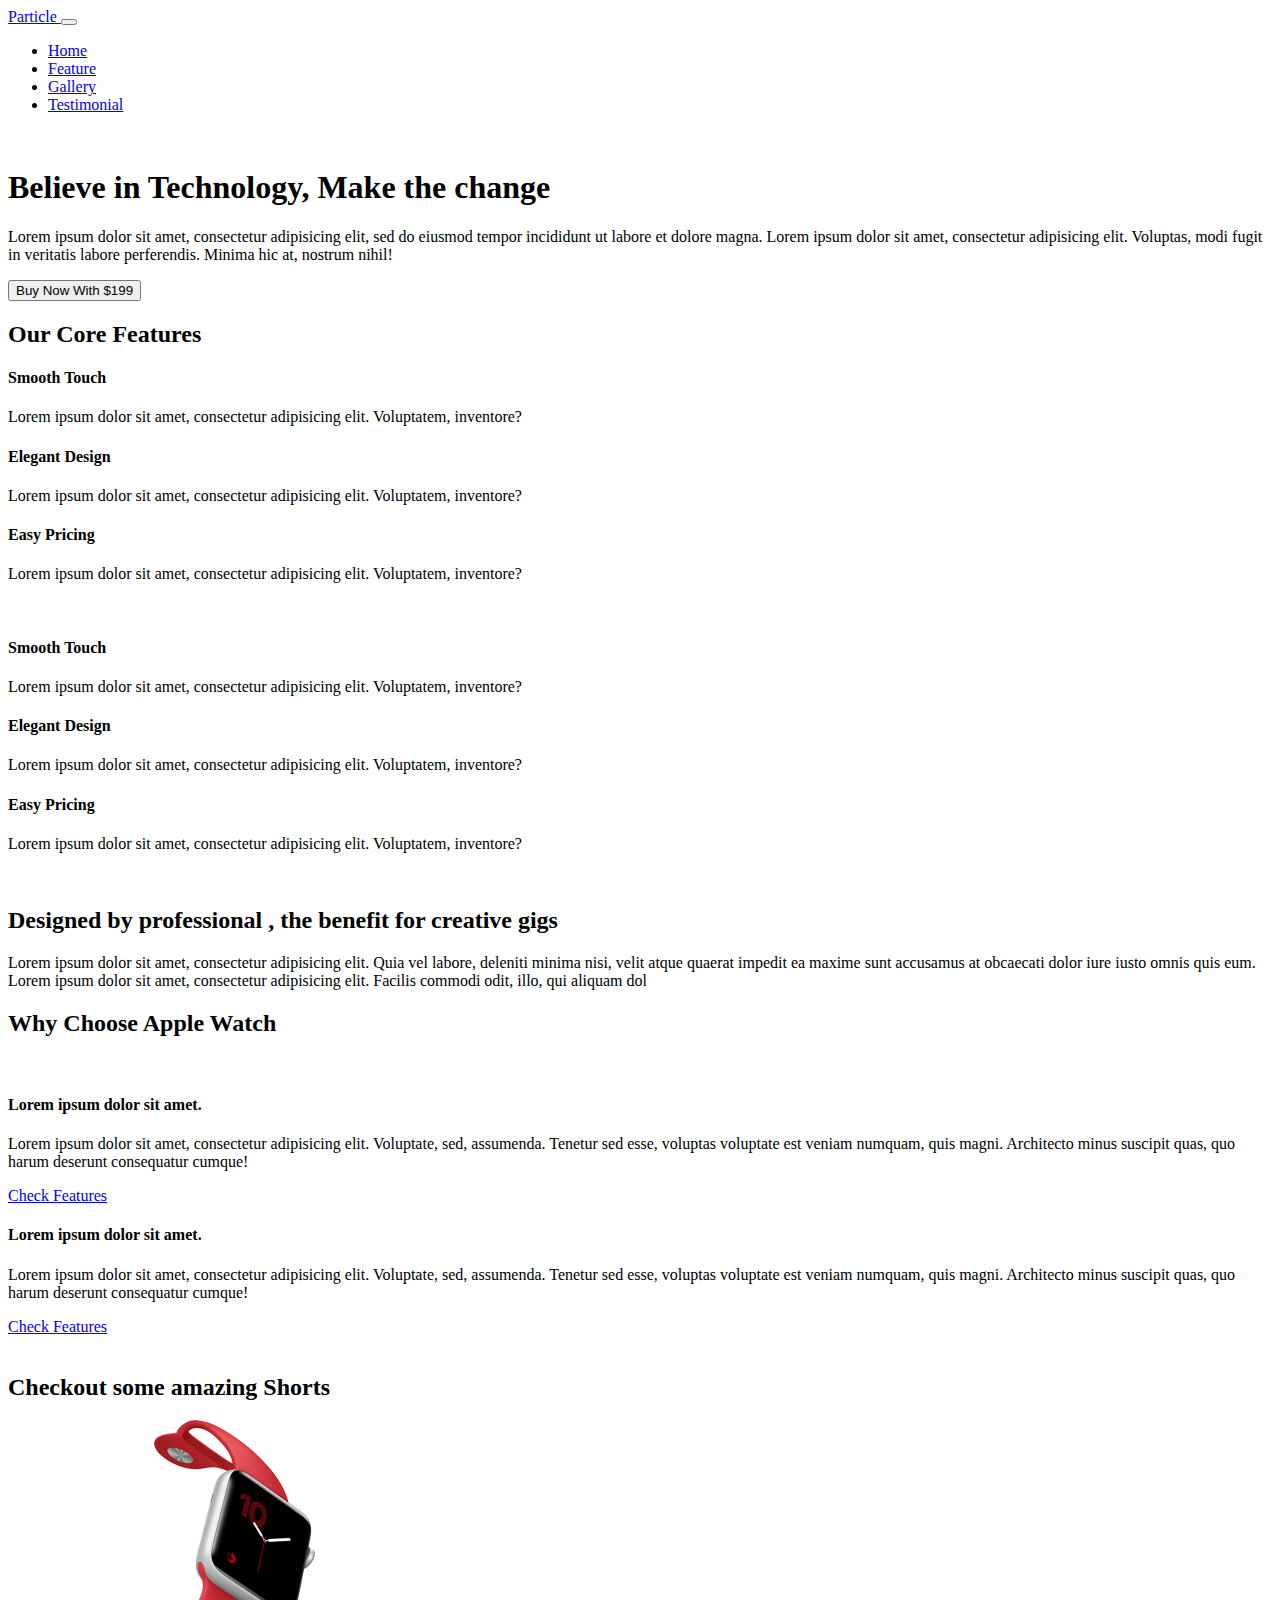
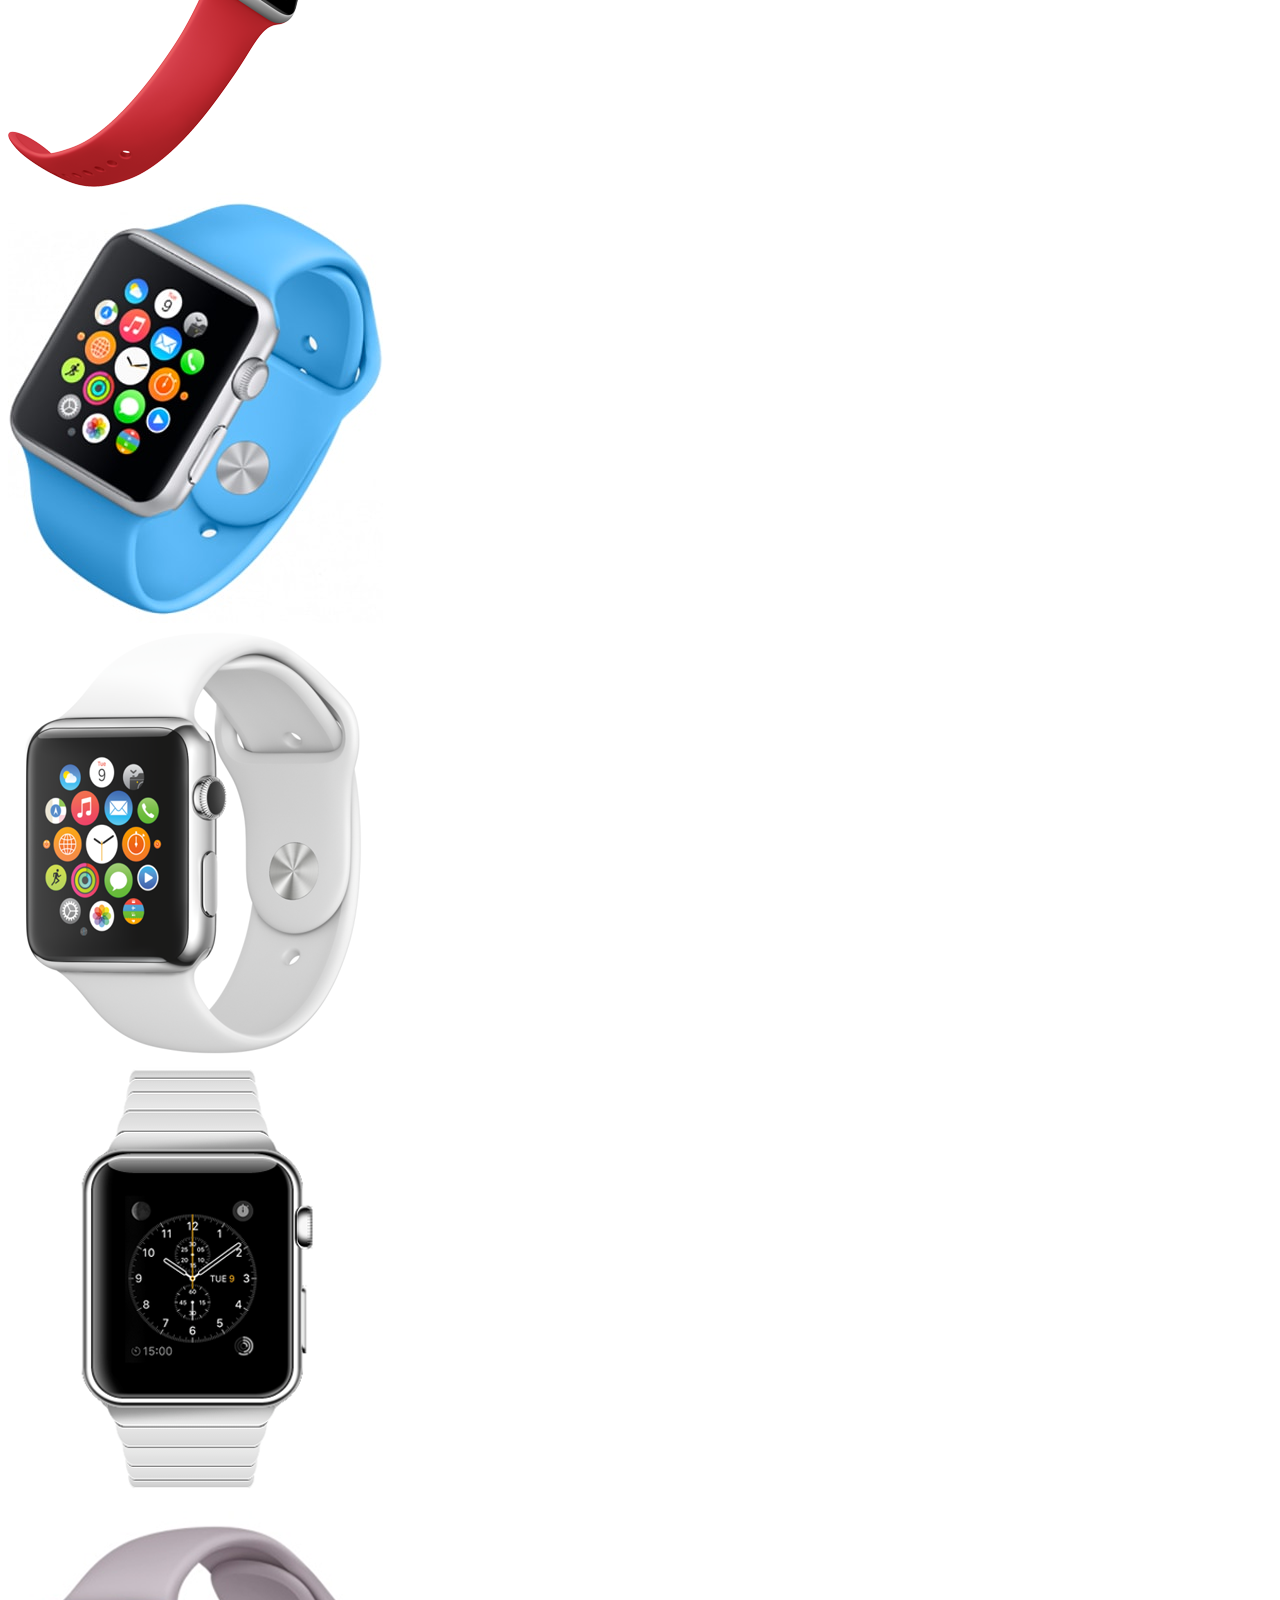
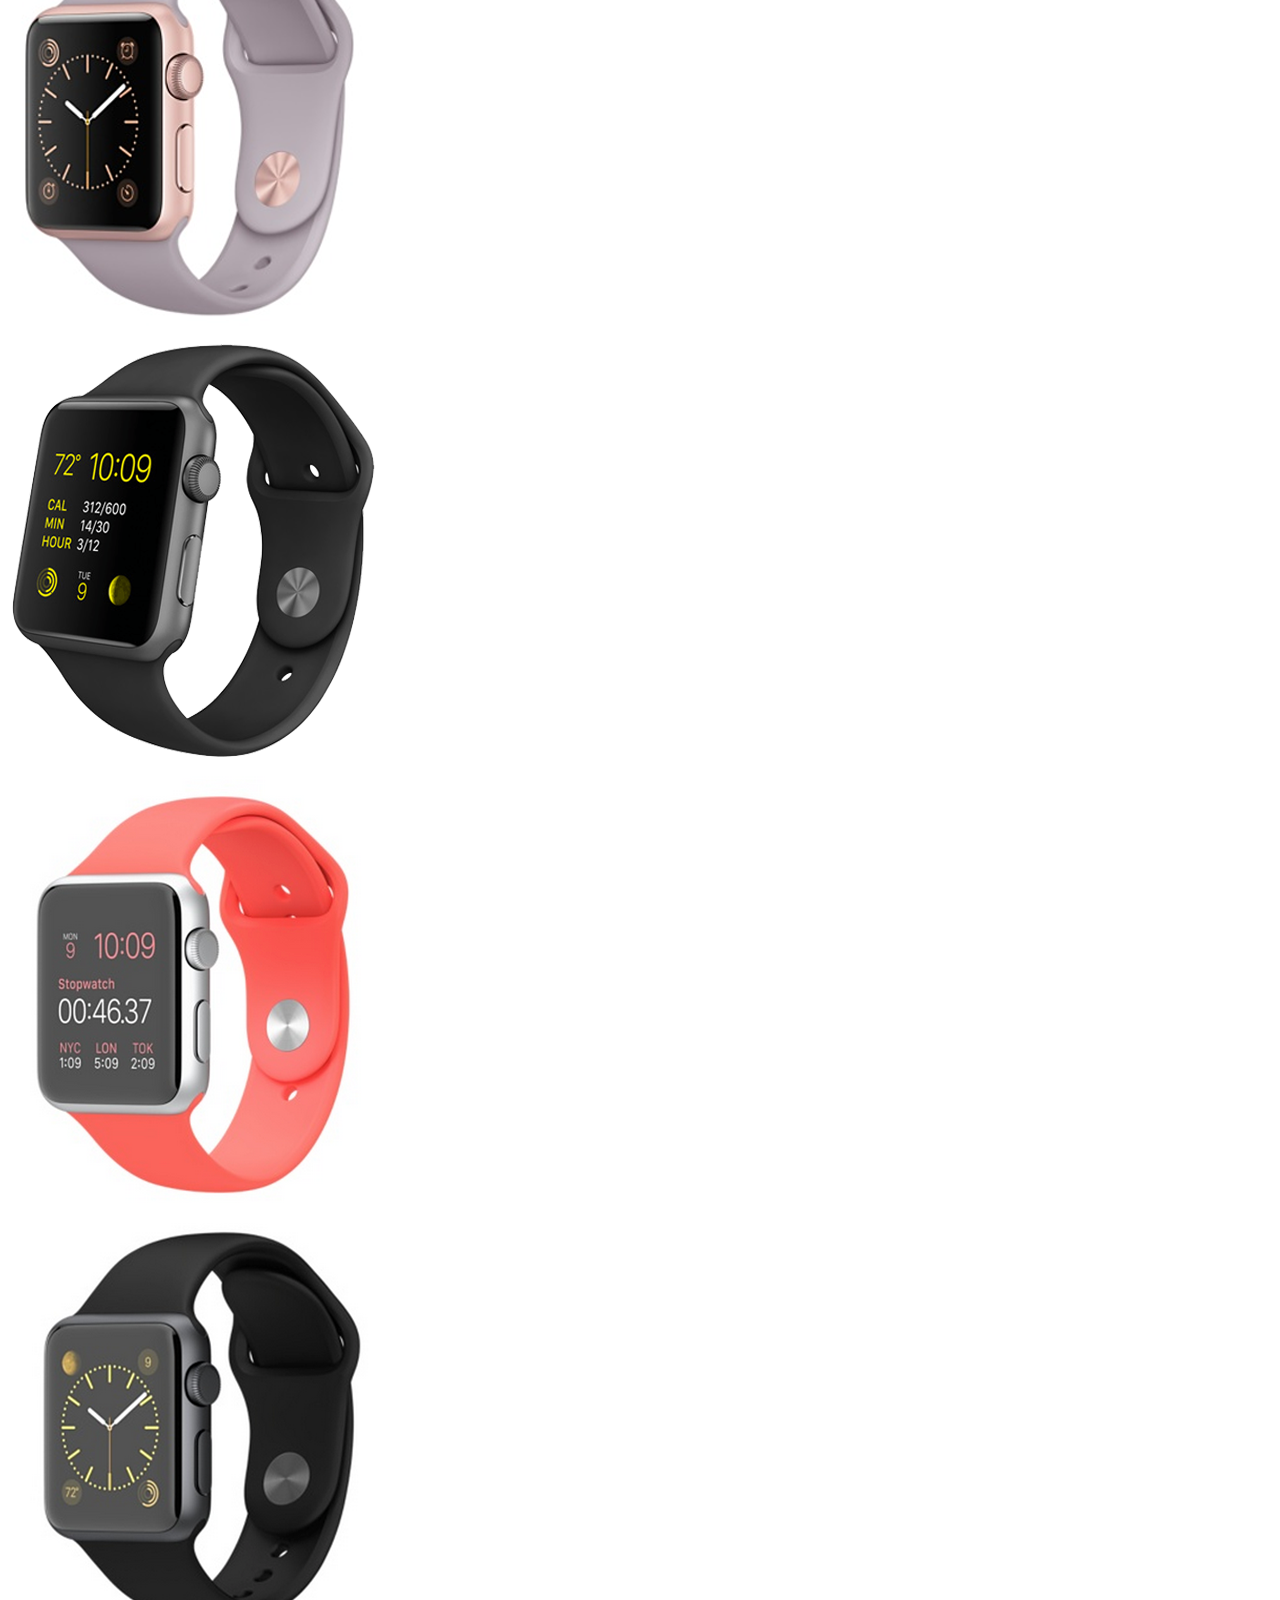
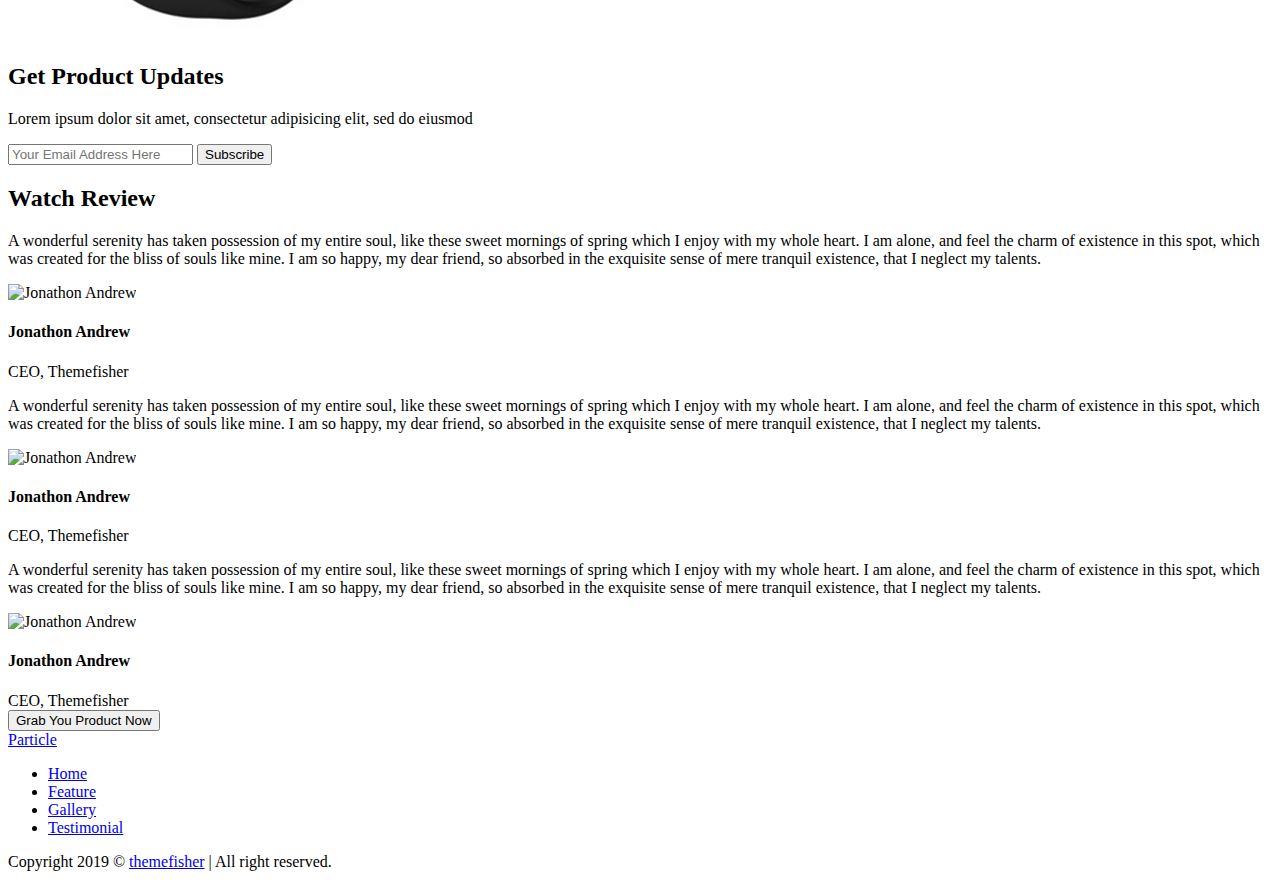
==== index.html @ cdd0fd21 "rebuilding site Mon Apr 13 15:58:38 PDT 2020" ====
<!DOCTYPE html>
<html lang="en"><head>
  <meta charset="utf-8">
  <title>Particle</title>

  <!-- mobile responsive meta -->
  <meta name="viewport" content="width=device-width, initial-scale=1, maximum-scale=1">
  <meta name="description" content="This is meta description">
  <meta name="author" content="Themefisher">
  <meta name="generator" content="Hugo 0.64.1" />

  <!-- plugins -->
  
  <link rel="stylesheet" href="https://fonts.googleapis.com/css?family=Droid&#43;Serif:400i%7cSource&#43;Sans&#43;Pro:300,400,600,700 ">
  
  <link rel="stylesheet" href="https://fonts.googleapis.com/css?family=Josefin&#43;Sans:300,400,600,700 ">
  
  <link rel="stylesheet" href="https://www.example.com/css/bootstrap.min.css ">
  
  <link rel="stylesheet" href="https://www.example.com/css/themefisher-fonts.css ">
  
  <link rel="stylesheet" href="https://www.example.com/css/owl.carousel.css ">
  
  <link rel="stylesheet" href="https://www.example.com/css/magnific-popup.css ">
  
  <link rel="stylesheet" href="https://cdn.snipcart.com/themes/v3.0.3/default/snipcart.css ">
  

  <!-- Main Stylesheet -->
  
  <link rel="stylesheet" href="https://www.example.com/style.min.css" media="screen">

  <!--Favicon-->
  <link rel="shortcut icon" href="https://www.example.com/images/favicon.png " type="image/x-icon">
  <link rel="icon" href="https://www.example.com/images/favicon.png " type="image/x-icon">

</head><body id="body">
<!-- preloader start -->
<div class="preloader">
  
</div>
<!-- preloader end -->

<header class="sticky-top bg-white">
  <div class="container">
    <nav class="navbar navbar-expand-lg navbar-light">
      <a class="navbar-brand" href="https://www.example.com/"> Particle </a>
      <button class="navbar-toggler border-0" type="button" data-toggle="collapse" data-target="#navigation"
        aria-controls="navigation" aria-expanded="false" aria-label="Toggle navigation">
        <span class="navbar-toggler-icon"></span>
      </button>

      <div class="collapse navbar-collapse" id="navigation">
        <ul class="navbar-nav ml-auto text-center text-lg-left">
          <li class="nav-item">
            <a class="nav-link" href="https://www.example.com/">Home</a>
          </li>
          
          <li class="nav-item">
            <a class="nav-link page-scroll" href="#feature">Feature</a>
          </li>
          
          <li class="nav-item">
            <a class="nav-link page-scroll" href="#gallery">Gallery</a>
          </li>
          
          <li class="nav-item">
            <a class="nav-link page-scroll" href="#testimonial">Testimonial</a>
          </li>
          
        </ul>
      </div>
    </nav>
  </div>
</header>


<section class="section">
	<div class="container">
		<div class="row">
			<div class="col-md-6 text-center mb-5 mb-md-0">
				<img class="img-fluid" src="https://www.example.com/images/watch.png" alt="">
			</div>
			<div class="col-md-6 align-self-center text-center text-md-left">
				<div class="block">
					<h1 class="font-weight-bold mb-4 font-size-60">Believe in Technology, Make the change</h1>
					<p class="mb-4">Lorem ipsum dolor sit amet, consectetur adipisicing elit, sed do eiusmod tempor incididunt ut labore et dolore magna. Lorem ipsum dolor sit amet, consectetur adipisicing elit. Voluptas, modi fugit in veritatis labore perferendis. Minima hic at, nostrum nihil!</p>
					<button class="snipcart-add-item btn btn-main" 
					   data-item-id="smart-watch__199"
						data-item-name="Smart watch"
						data-item-image="https://www.example.com/images/watch.png"
						data-item-price="199" data-item-url="" 
						
						data-item-custom1-name="Choose Color"
						data-item-custom1-options="Black|White|Gray"
						
						 
						data-item-custom2-name="Choose Size"
						data-item-custom2-options="Small|Medium|Large"
						>Buy Now With $199</button>
				</div>
			</div>
		</div>
	</div>
</section>
<section class="section" id="feature">
  <div class="container">
    <div class="row">
      <div class="col-12">
        <div class="heading">
          <h2>Our Core Features</h2>
        </div>
      </div>
      <div class="col-md-4">
        
        <div class="mb-40 text-center text-md-left">
          <i class="d-inlin-block h2 mb-10 tf-ion-ios-alarm-outline"></i>
          <h4 class="font-weight-bold mb-2">Smooth Touch</h4>
          <p>Lorem ipsum dolor sit amet, consectetur adipisicing elit. Voluptatem, inventore?</p>
        </div>
        
        <div class="mb-40 text-center text-md-left">
          <i class="d-inlin-block h2 mb-10 tf-ion-ios-bell-outline"></i>
          <h4 class="font-weight-bold mb-2">Elegant Design</h4>
          <p>Lorem ipsum dolor sit amet, consectetur adipisicing elit. Voluptatem, inventore?</p>
        </div>
        
        <div class="mb-40 text-center text-md-left">
          <i class="d-inlin-block h2 mb-10 tf-ion-ios-cart-outline"></i>
          <h4 class="font-weight-bold mb-2">Easy Pricing</h4>
          <p>Lorem ipsum dolor sit amet, consectetur adipisicing elit. Voluptatem, inventore?</p>
        </div>
        
      </div>
      <div class="col-md-4 text-center align-self-center mb-4 mb-md-0">
        <img class="img-fluid" src="https://www.example.com/images/watch-2.png" alt="">
      </div>
      <div class="col-md-4">
          
        <div class="mb-40 text-center text-md-left">
          <i class="d-inlin-block h2 mb-10 tf-ion-ios-alarm-outline"></i>
          <h4 class="font-weight-bold mb-2">Smooth Touch</h4>
          <p>Lorem ipsum dolor sit amet, consectetur adipisicing elit. Voluptatem, inventore?</p>
        </div>
        
        <div class="mb-40 text-center text-md-left">
          <i class="d-inlin-block h2 mb-10 tf-ion-ios-bell-outline"></i>
          <h4 class="font-weight-bold mb-2">Elegant Design</h4>
          <p>Lorem ipsum dolor sit amet, consectetur adipisicing elit. Voluptatem, inventore?</p>
        </div>
        
        <div class="mb-40 text-center text-md-left">
          <i class="d-inlin-block h2 mb-10 tf-ion-ios-cart-outline"></i>
          <h4 class="font-weight-bold mb-2">Easy Pricing</h4>
          <p>Lorem ipsum dolor sit amet, consectetur adipisicing elit. Voluptatem, inventore?</p>
        </div>
        
      </div>
    </div>
  </div>
</section>

<section class="bg-orange section">
  <div class="container">
    <div class="row">
      <div class="col-md-6 text-center mb-5 mb-lg-0">
        <img class="img-fluid" src="https://www.example.com/images/watch.png" alt="">
      </div>
      <div class="col-md-6 align-self-center text-center text-md-left">
        <div class="content">
          <h2 class="subheading text-white font-weight-bold mb-10">Designed by professional , the benefit for creative gigs</h2>
          <p class="text-white">Lorem ipsum dolor sit amet, consectetur adipisicing elit. Quia vel labore, deleniti minima nisi, velit atque quaerat impedit ea maxime sunt accusamus at obcaecati dolor iure iusto omnis quis eum. <!-- raw HTML omitted --><!-- raw HTML omitted --> Lorem ipsum dolor sit amet, consectetur adipisicing elit. Facilis commodi odit, illo, qui aliquam dol</p>
        </div>
      </div>
    </div>
  </div>
</section>



<section class="feature-list section">
  <div class="container">
    <div class="row">
      <div class="col-md-12">
        <div class="heading">
          <h2>Why Choose Apple Watch</h2>
        </div>
      </div>
    </div>
    
    <div class="row mb-40">
      <div class="col-md-6 text-center mb-5 mb-lg-0">
        <img class="img-fluid" src="https://www.example.com/images/showcase/showcase-4.png" alt="">
      </div>
      <div class="col-md-6 align-self-center text-center text-md-left">
        <div class="content">
          <h4 class="subheading">Lorem ipsum dolor sit amet.</h4>
          <p>Lorem ipsum dolor sit amet, consectetur adipisicing elit. Voluptate, sed, assumenda. Tenetur sed esse, voluptas voluptate est veniam numquam, quis magni. Architecto minus suscipit quas, quo harum deserunt consequatur cumque!</p>
          
          
          <a href="https://www.example.com/" class="btn btn-main btn-main-sm">Check Features</a>
          
          
        </div>
      </div>
    </div>
    
    <div class="row mb-40">
      <div class="col-md-6 order-md-1 order-2 align-self-center text-center text-md-left">
        <div class="content">
          <h4 class="subheading">Lorem ipsum dolor sit amet.</h4>
          <p>Lorem ipsum dolor sit amet, consectetur adipisicing elit. Voluptate, sed, assumenda. Tenetur sed esse, voluptas voluptate est veniam numquam, quis magni. Architecto minus suscipit quas, quo harum deserunt consequatur cumque!</p>
          
          
          <a href="https://www.example.com/" class="btn btn-main btn-main-sm">Check Features</a>
          
          
        </div>
      </div>
      <div class="col-md-6 order-md-2 order-1 text-center mb-5 mb-lg-0">
        <img class="img-fluid" src="https://www.example.com/images/showcase/showcase-3.png" alt="">
      </div>
    </div>
    
    
  </div>
</section>



<section class="gallery" id="gallery">
  <div class="container">
    <div class="row">
      <div class="col-md-12">
        <div class="heading">
          <h2>Checkout some amazing Shorts</h2>
        </div>

        <div class="gallery-slider">
          <div class="block">
            <div class="gallery-overlay">
              <a href="/images/showcase/showcase-1.png" class="image-popup gallery-popup">
                <i class="tf-ion-ios-search"></i>
              </a>
            </div>
            <img class="img-fluid" src="/images/showcase/showcase-1.png" alt="">
          </div>
          <div class="block">
            <div class="gallery-overlay">
              <a href="/images/showcase/showcase-2.png" class="image-popup gallery-popup">
                <i class="tf-ion-ios-search"></i>
              </a>
            </div>
            <img class="img-fluid" src="/images/showcase/showcase-2.png" alt="">
          </div>
          <div class="block">
            <div class="gallery-overlay">
              <a href="/images/showcase/showcase-3.png" class="image-popup gallery-popup">
                <i class="tf-ion-ios-search"></i>
              </a>
            </div>
            <img class="img-fluid" src="/images/showcase/showcase-3.png" alt="">
          </div>
          <div class="block">
            <div class="gallery-overlay">
              <a href="/images/showcase/showcase-4.png" class="image-popup gallery-popup">
                <i class="tf-ion-ios-search"></i>
              </a>
            </div>
            <img class="img-fluid" src="/images/showcase/showcase-4.png" alt="">
          </div>
          <div class="block">
            <div class="gallery-overlay">
              <a href="/images/showcase/showcase-5.png" class="image-popup gallery-popup">
                <i class="tf-ion-ios-search"></i>
              </a>
            </div>
            <img class="img-fluid" src="/images/showcase/showcase-5.png" alt="">
          </div>
          <div class="block">
            <div class="gallery-overlay">
              <a href="/images/showcase/showcase-6.png" class="image-popup gallery-popup">
                <i class="tf-ion-ios-search"></i>
              </a>
            </div>
            <img class="img-fluid" src="/images/showcase/showcase-6.png" alt="">
          </div>
          <div class="block">
            <div class="gallery-overlay">
              <a href="/images/showcase/showcase-7.png" class="image-popup gallery-popup">
                <i class="tf-ion-ios-search"></i>
              </a>
            </div>
            <img class="img-fluid" src="/images/showcase/showcase-7.png" alt="">
          </div>
          <div class="block">
            <div class="gallery-overlay">
              <a href="/images/showcase/showcase-8.png" class="image-popup gallery-popup">
                <i class="tf-ion-ios-search"></i>
              </a>
            </div>
            <img class="img-fluid" src="/images/showcase/showcase-8.png" alt="">
          </div>
        </div>
      </div>
    </div>
  </div>
</section>


<section class="call-to-action section bg-opacity" style="background-image: url('https://www.example.com/images/call-to-action.jpg');">
  <div class="container">
    <div class="row">
      <div class="col-lg-6 col-md-8 text-center mx-auto">
        <h2 class="subheading text-white">Get Product Updates</h2>
        <p class="text-white">Lorem ipsum dolor sit amet, consectetur adipisicing elit, sed do eiusmod</p>
        <div class="input-group">
          <form name="contact" action="#" class="w-100">
            <input type="email" id="email" class="form-control" name="email" placeholder="Your Email Address Here"
              required>
            <button class="btn btn-main btn-submit" type="submit">Subscribe</button>
          </form>
        </div>
      </div>
    </div>
  </div>
</section>

<section class="testimonials section" id="testimonial">
  <div class="container">
    
    <div class="row justify-content-center">
      <div class="col-12">
        <div class="heading">
          <h2>Watch Review</h2>
        </div>
      </div>
      
      <div class="col-lg-4 col-sm-6 mb-5 mb-lg-0 text-center">
        <div class="testimonial-block">
          <i class="tf-ion-quote"></i>
          <p>A wonderful serenity has taken possession of my entire soul, like these sweet mornings of spring which I enjoy with my whole heart. I am alone, and feel the charm of existence in this spot, which was created for the bliss of souls like mine. I am so happy, my dear friend, so absorbed in the exquisite sense of mere tranquil existence, that I neglect my talents.</p>
          <div class="author-details">
            <img src="https://www.example.com/images/avater.png" alt="Jonathon Andrew">
            <h4>Jonathon Andrew</h4>
            <span>CEO, Themefisher</span>
          </div>
        </div>
      </div>
      
      <div class="col-lg-4 col-sm-6 mb-5 mb-lg-0 text-center">
        <div class="testimonial-block">
          <i class="tf-ion-quote"></i>
          <p>A wonderful serenity has taken possession of my entire soul, like these sweet mornings of spring which I enjoy with my whole heart. I am alone, and feel the charm of existence in this spot, which was created for the bliss of souls like mine. I am so happy, my dear friend, so absorbed in the exquisite sense of mere tranquil existence, that I neglect my talents.</p>
          <div class="author-details">
            <img src="https://www.example.com/images/avater.png" alt="Jonathon Andrew">
            <h4>Jonathon Andrew</h4>
            <span>CEO, Themefisher</span>
          </div>
        </div>
      </div>
      
      <div class="col-lg-4 col-sm-6 mb-5 mb-lg-0 text-center">
        <div class="testimonial-block">
          <i class="tf-ion-quote"></i>
          <p>A wonderful serenity has taken possession of my entire soul, like these sweet mornings of spring which I enjoy with my whole heart. I am alone, and feel the charm of existence in this spot, which was created for the bliss of souls like mine. I am so happy, my dear friend, so absorbed in the exquisite sense of mere tranquil existence, that I neglect my talents.</p>
          <div class="author-details">
            <img src="https://www.example.com/images/avater.png" alt="Jonathon Andrew">
            <h4>Jonathon Andrew</h4>
            <span>CEO, Themefisher</span>
          </div>
        </div>
      </div>
      
    </div>
    
    <div class="row mt-100">
      <div class="col-md-12 text-center">
        <button class="snipcart-add-item btn btn-main" 
          data-item-id="smart-watch__199" data-item-name="Smart watch"
          data-item-image="https://www.example.com/images/watch.png" data-item-price="199" data-item-url=""
           data-item-custom1-name="Choose Color"
          data-item-custom1-options="Black|White|Gray"
            data-item-custom2-name="Choose Size"
          data-item-custom2-options="Small|Medium|Large"
          >Grab You Product Now</button>
      </div>
    </div>
  </div>
</section>


<footer>
  <div class="container text-center">
    <div class="row">
      <div class="col-md-12">
        <div class="block">
          <a href="https://www.example.com/" class="footer-logo mb-4"> Particle </a>
          <ul class="list-inline footer-menu">
            <li class="list-inline-item">
              <a href="https://www.example.com/">Home</a>
            </li>
            
            <li class="list-inline-item">
              <a class="page-scroll" href="#feature">Feature</a>
            </li>
            
            <li class="list-inline-item">
              <a class="page-scroll" href="#gallery">Gallery</a>
            </li>
            
            <li class="list-inline-item">
              <a class="page-scroll" href="#testimonial">Testimonial</a>
            </li>
            
          </ul>
          <p class="copyright-text">Copyright 2019 © <a href="http://www.Themefisher.com">themefisher</a> | All right reserved.</p>
        </div>
      </div>
    </div>
  </div>
</footer>



<div hidden id="snipcart" data-api-key="ZDgxY2ZiM2EtMWRmMi00M2ZkLWI1MDAtNzA2MDc0Y2Q1MzJlNjM3MTAzNDIwOTQ1NDA4NjM4"></div>



<script src="https://www.example.com/js/jquery-2.1.1.min.js"></script>

<script src="https://www.example.com/js/bootstrap.min.js"></script>

<script src="https://www.example.com/js/owl.carousel.min.js"></script>

<script src="https://www.example.com/js/jquery.magnific-popup.min.js"></script>

<script src="https://cdn.snipcart.com/themes/v3.0.3/default/snipcart.js"></script>




<script src="https://www.example.com/script.js"></script>



<script>
  (function (i, s, o, g, r, a, m) {
    i['GoogleAnalyticsObject'] = r;
    i[r] = i[r] || function () {
      (i[r].q = i[r].q || []).push(arguments)
    }, i[r].l = 1 * new Date();
    a = s.createElement(o),
      m = s.getElementsByTagName(o)[0];
    a.async = 1;
    a.src = g;
    m.parentNode.insertBefore(a, m)
  })(window, document, 'script', '//www.google-analytics.com/analytics.js', 'ga');
  ga('create', 'Your ID', 'auto');
  ga('send', 'pageview');
</script>
</body>
</html>
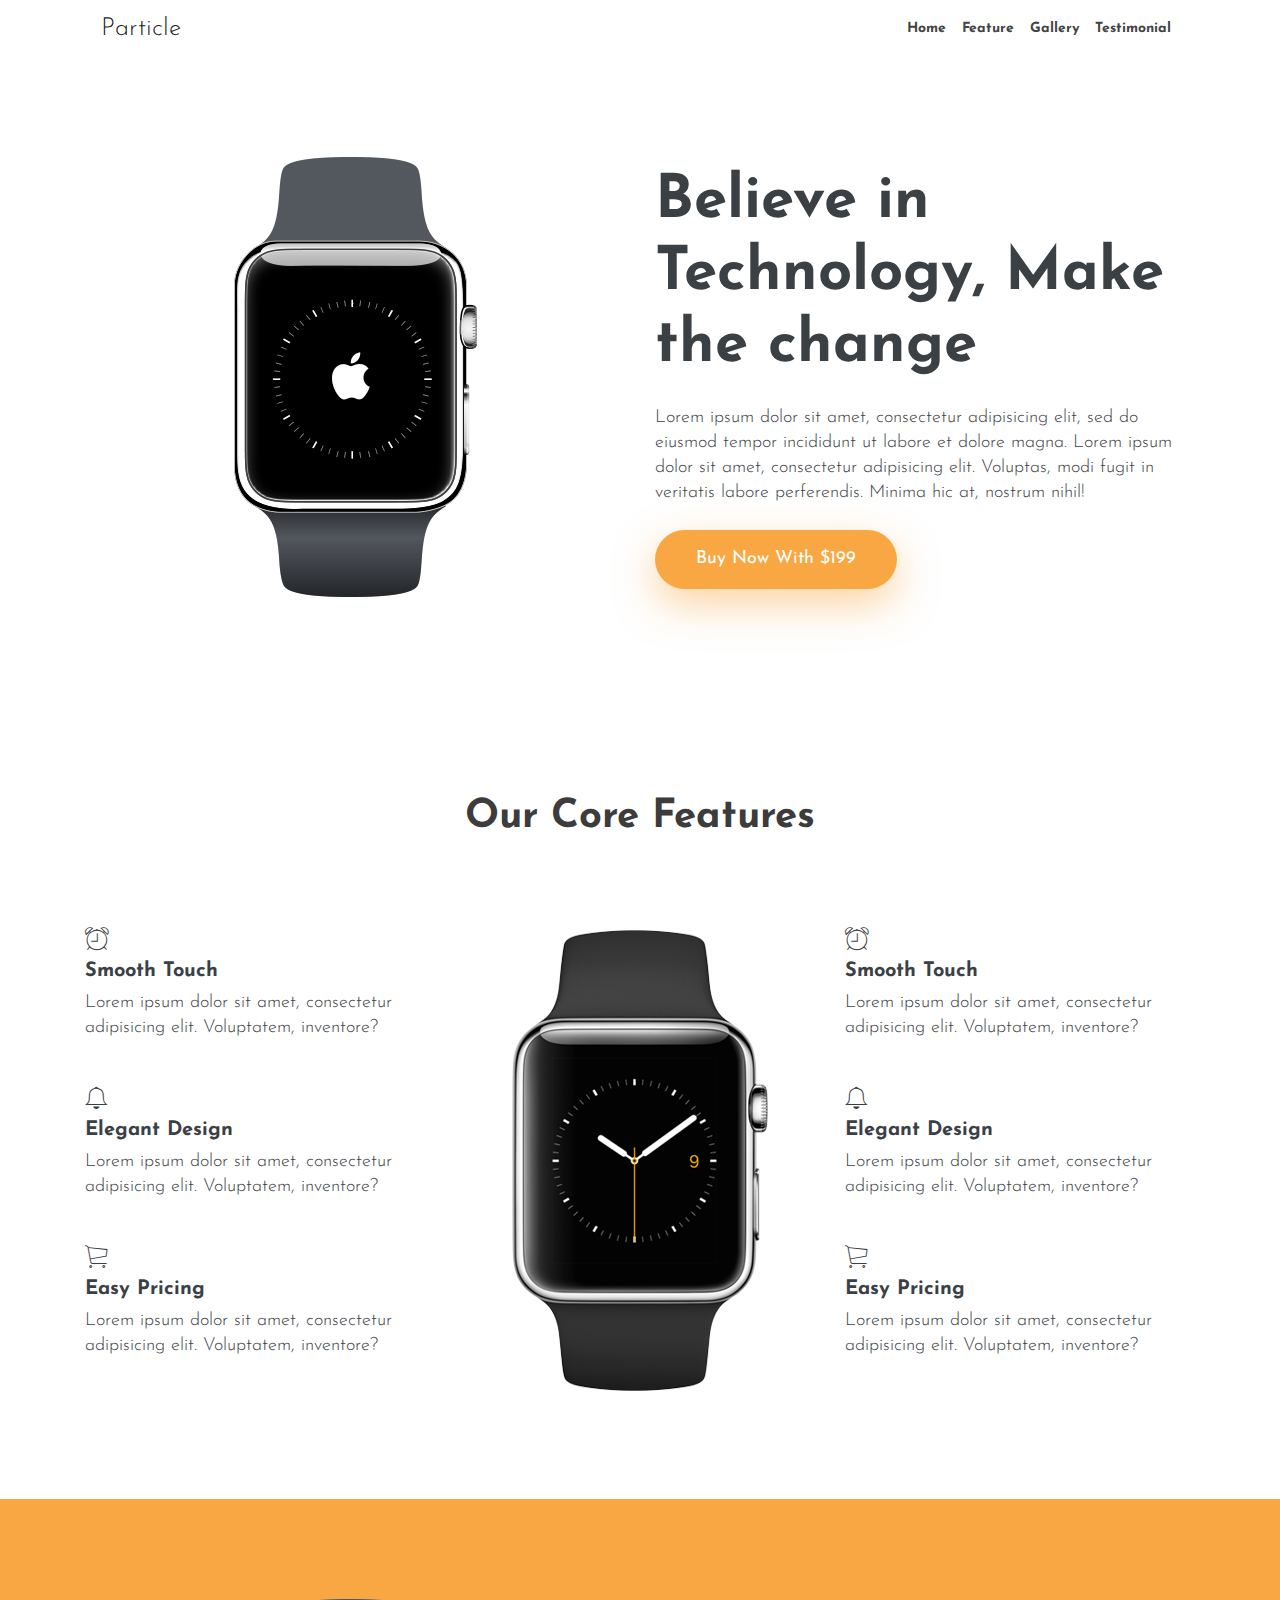
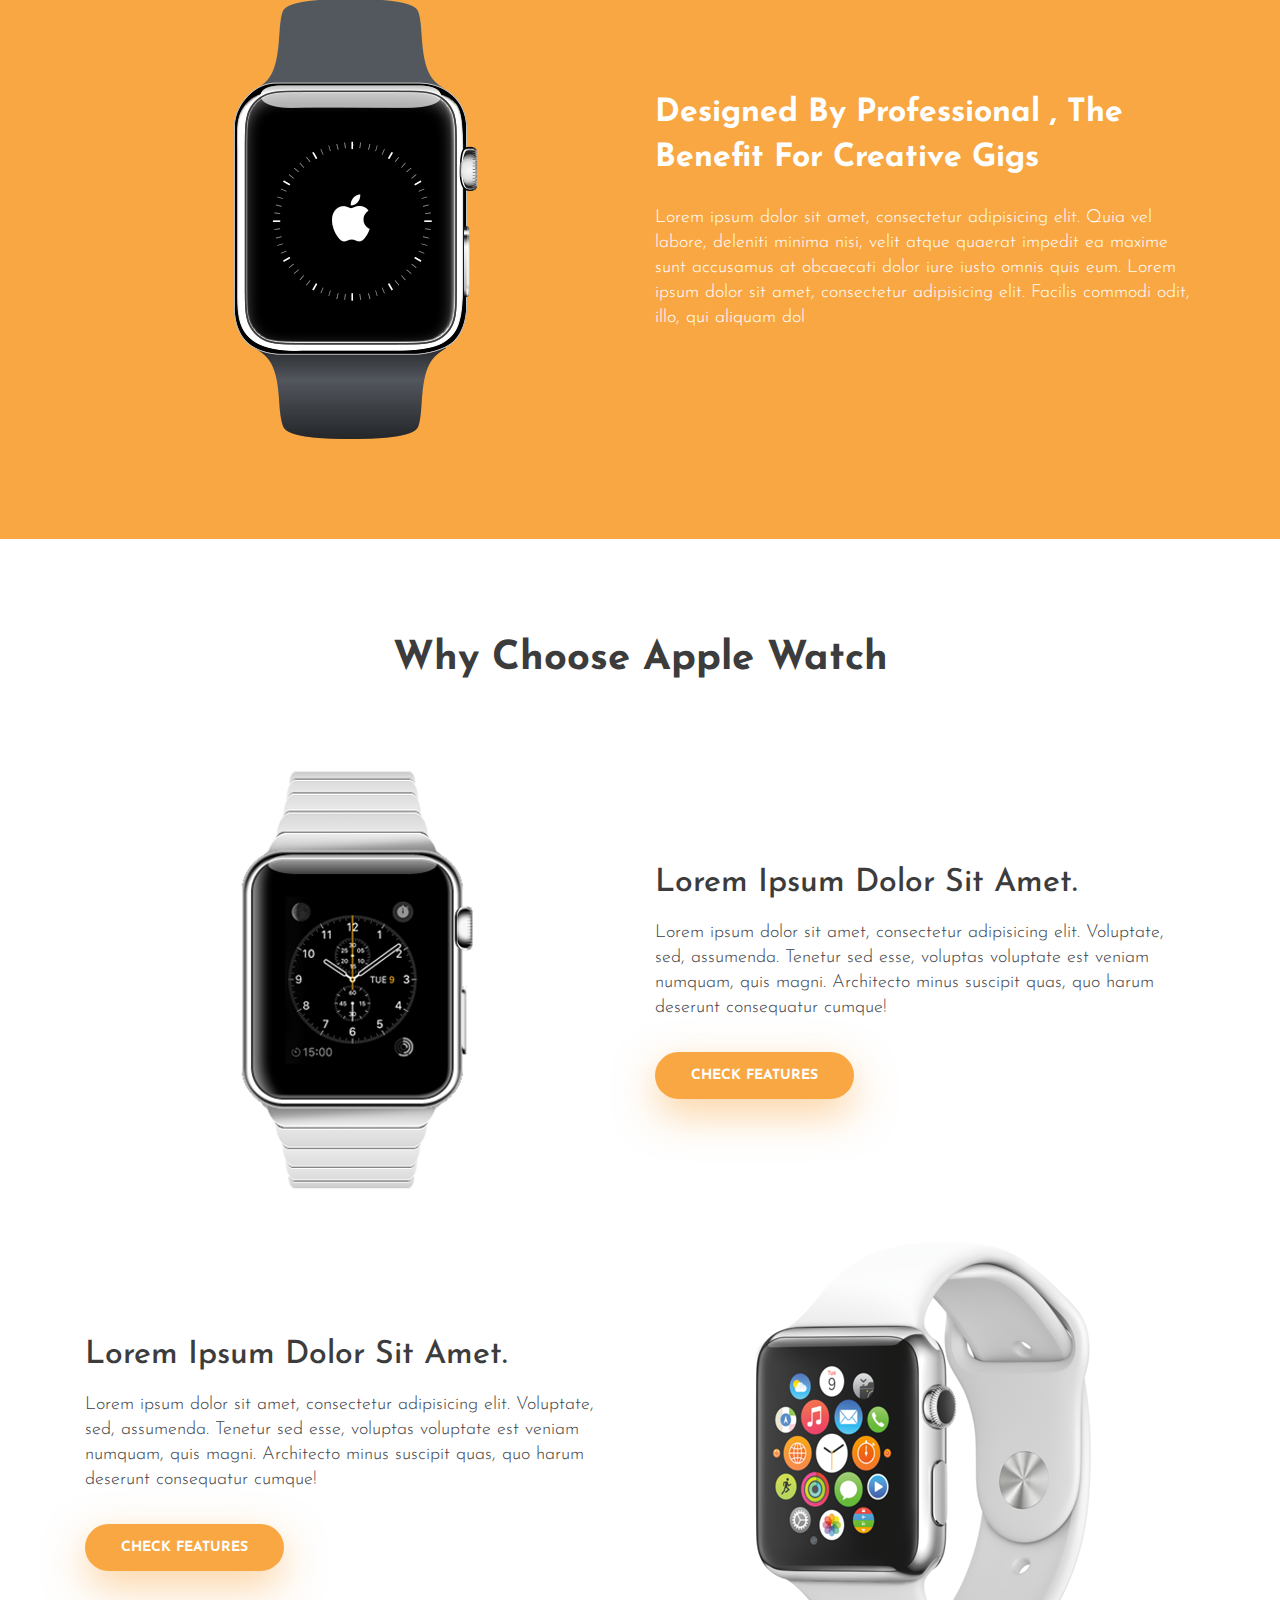
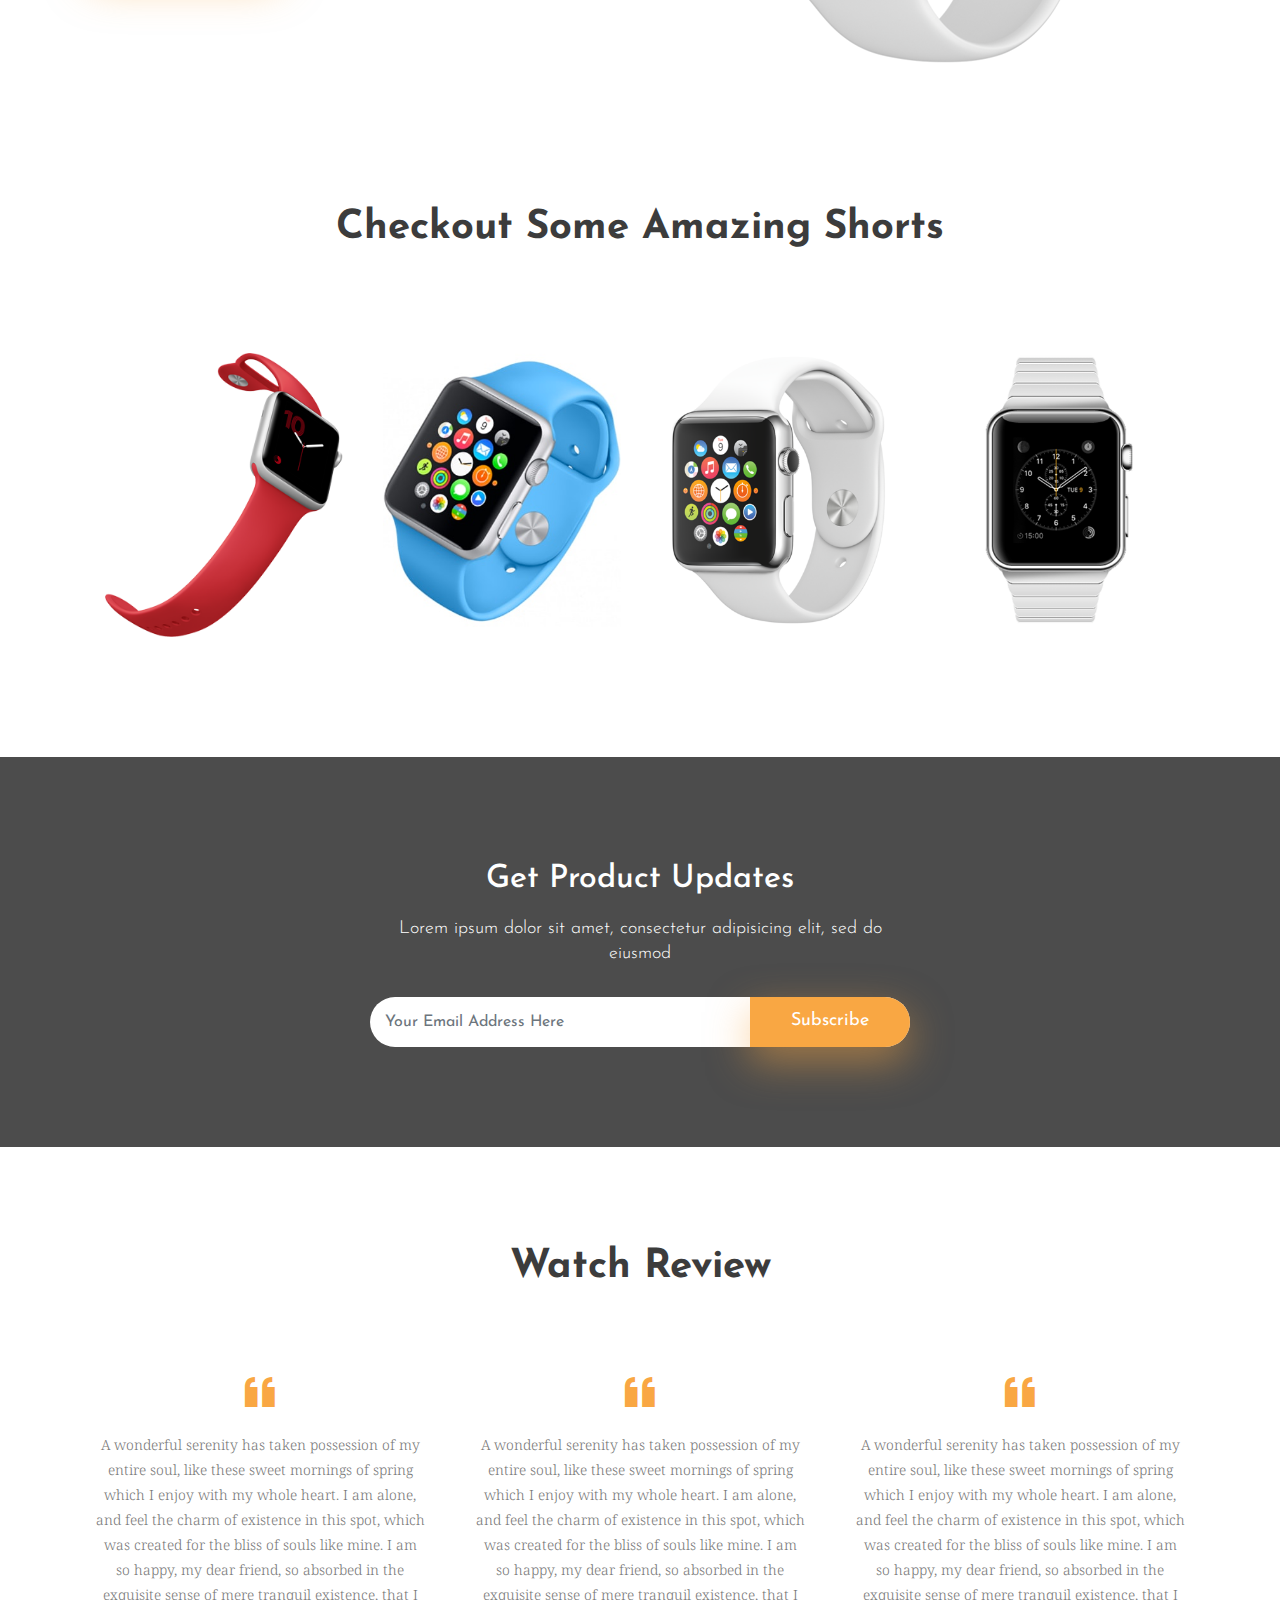
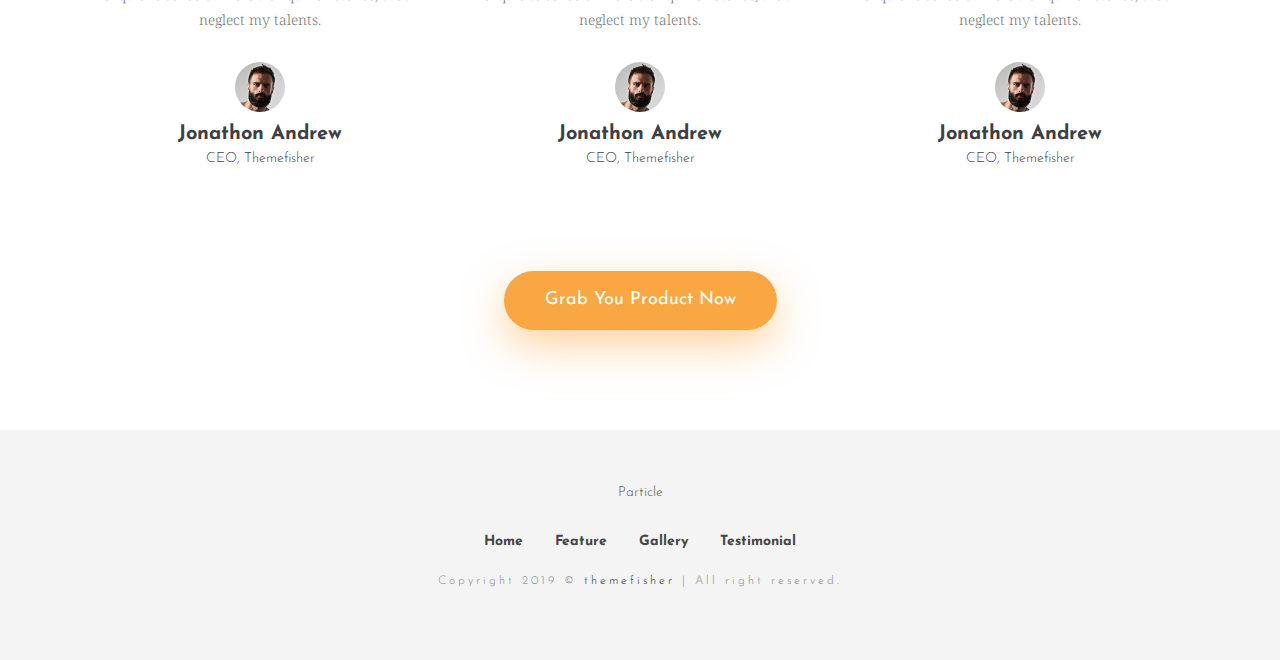
==== commit 7a80c850: "wip" ====
--- a/index.html
+++ b/index.html
@@ -15,24 +15,24 @@
   
   <link rel="stylesheet" href="https://fonts.googleapis.com/css?family=Josefin&#43;Sans:300,400,600,700 ">
   
-  <link rel="stylesheet" href="https://www.example.com/css/bootstrap.min.css ">
-  
-  <link rel="stylesheet" href="https://www.example.com/css/themefisher-fonts.css ">
-  
-  <link rel="stylesheet" href="https://www.example.com/css/owl.carousel.css ">
-  
-  <link rel="stylesheet" href="https://www.example.com/css/magnific-popup.css ">
+  <link rel="stylesheet" href="https://the-particle.github.io/css/bootstrap.min.css ">
+  
+  <link rel="stylesheet" href="https://the-particle.github.io/css/themefisher-fonts.css ">
+  
+  <link rel="stylesheet" href="https://the-particle.github.io/css/owl.carousel.css ">
+  
+  <link rel="stylesheet" href="https://the-particle.github.io/css/magnific-popup.css ">
   
   <link rel="stylesheet" href="https://cdn.snipcart.com/themes/v3.0.3/default/snipcart.css ">
   
 
   <!-- Main Stylesheet -->
   
-  <link rel="stylesheet" href="https://www.example.com/style.min.css" media="screen">
+  <link rel="stylesheet" href="https://the-particle.github.io/style.min.css" media="screen">
 
   <!--Favicon-->
-  <link rel="shortcut icon" href="https://www.example.com/images/favicon.png " type="image/x-icon">
-  <link rel="icon" href="https://www.example.com/images/favicon.png " type="image/x-icon">
+  <link rel="shortcut icon" href="https://the-particle.github.io/images/favicon.png " type="image/x-icon">
+  <link rel="icon" href="https://the-particle.github.io/images/favicon.png " type="image/x-icon">
 
 </head><body id="body">
 <!-- preloader start -->
@@ -44,7 +44,7 @@
 <header class="sticky-top bg-white">
   <div class="container">
     <nav class="navbar navbar-expand-lg navbar-light">
-      <a class="navbar-brand" href="https://www.example.com/"> Particle </a>
+      <a class="navbar-brand" href="https://the-particle.github.io/"> Particle </a>
       <button class="navbar-toggler border-0" type="button" data-toggle="collapse" data-target="#navigation"
         aria-controls="navigation" aria-expanded="false" aria-label="Toggle navigation">
         <span class="navbar-toggler-icon"></span>
@@ -53,7 +53,7 @@
       <div class="collapse navbar-collapse" id="navigation">
         <ul class="navbar-nav ml-auto text-center text-lg-left">
           <li class="nav-item">
-            <a class="nav-link" href="https://www.example.com/">Home</a>
+            <a class="nav-link" href="https://the-particle.github.io/">Home</a>
           </li>
           
           <li class="nav-item">
@@ -79,7 +79,7 @@
 	<div class="container">
 		<div class="row">
 			<div class="col-md-6 text-center mb-5 mb-md-0">
-				<img class="img-fluid" src="https://www.example.com/images/watch.png" alt="">
+				<img class="img-fluid" src="https://the-particle.github.io/images/watch.png" alt="">
 			</div>
 			<div class="col-md-6 align-self-center text-center text-md-left">
 				<div class="block">
@@ -88,7 +88,7 @@
 					<button class="snipcart-add-item btn btn-main" 
 					   data-item-id="smart-watch__199"
 						data-item-name="Smart watch"
-						data-item-image="https://www.example.com/images/watch.png"
+						data-item-image="https://the-particle.github.io/images/watch.png"
 						data-item-price="199" data-item-url="" 
 						
 						data-item-custom1-name="Choose Color"
@@ -133,7 +133,7 @@
         
       </div>
       <div class="col-md-4 text-center align-self-center mb-4 mb-md-0">
-        <img class="img-fluid" src="https://www.example.com/images/watch-2.png" alt="">
+        <img class="img-fluid" src="https://the-particle.github.io/images/watch-2.png" alt="">
       </div>
       <div class="col-md-4">
           
@@ -164,7 +164,7 @@
   <div class="container">
     <div class="row">
       <div class="col-md-6 text-center mb-5 mb-lg-0">
-        <img class="img-fluid" src="https://www.example.com/images/watch.png" alt="">
+        <img class="img-fluid" src="https://the-particle.github.io/images/watch.png" alt="">
       </div>
       <div class="col-md-6 align-self-center text-center text-md-left">
         <div class="content">
@@ -190,7 +190,7 @@
     
     <div class="row mb-40">
       <div class="col-md-6 text-center mb-5 mb-lg-0">
-        <img class="img-fluid" src="https://www.example.com/images/showcase/showcase-4.png" alt="">
+        <img class="img-fluid" src="https://the-particle.github.io/images/showcase/showcase-4.png" alt="">
       </div>
       <div class="col-md-6 align-self-center text-center text-md-left">
         <div class="content">
@@ -198,7 +198,7 @@
           <p>Lorem ipsum dolor sit amet, consectetur adipisicing elit. Voluptate, sed, assumenda. Tenetur sed esse, voluptas voluptate est veniam numquam, quis magni. Architecto minus suscipit quas, quo harum deserunt consequatur cumque!</p>
           
           
-          <a href="https://www.example.com/" class="btn btn-main btn-main-sm">Check Features</a>
+          <a href="https://the-particle.github.io/" class="btn btn-main btn-main-sm">Check Features</a>
           
           
         </div>
@@ -212,13 +212,13 @@
           <p>Lorem ipsum dolor sit amet, consectetur adipisicing elit. Voluptate, sed, assumenda. Tenetur sed esse, voluptas voluptate est veniam numquam, quis magni. Architecto minus suscipit quas, quo harum deserunt consequatur cumque!</p>
           
           
-          <a href="https://www.example.com/" class="btn btn-main btn-main-sm">Check Features</a>
+          <a href="https://the-particle.github.io/" class="btn btn-main btn-main-sm">Check Features</a>
           
           
         </div>
       </div>
       <div class="col-md-6 order-md-2 order-1 text-center mb-5 mb-lg-0">
-        <img class="img-fluid" src="https://www.example.com/images/showcase/showcase-3.png" alt="">
+        <img class="img-fluid" src="https://the-particle.github.io/images/showcase/showcase-3.png" alt="">
       </div>
     </div>
     
@@ -308,7 +308,7 @@
 </section>
 
 
-<section class="call-to-action section bg-opacity" style="background-image: url('https://www.example.com/images/call-to-action.jpg');">
+<section class="call-to-action section bg-opacity" style="background-image: url('https://the-particle.github.io/images/call-to-action.jpg');">
   <div class="container">
     <div class="row">
       <div class="col-lg-6 col-md-8 text-center mx-auto">
@@ -341,7 +341,7 @@
           <i class="tf-ion-quote"></i>
           <p>A wonderful serenity has taken possession of my entire soul, like these sweet mornings of spring which I enjoy with my whole heart. I am alone, and feel the charm of existence in this spot, which was created for the bliss of souls like mine. I am so happy, my dear friend, so absorbed in the exquisite sense of mere tranquil existence, that I neglect my talents.</p>
           <div class="author-details">
-            <img src="https://www.example.com/images/avater.png" alt="Jonathon Andrew">
+            <img src="https://the-particle.github.io/images/avater.png" alt="Jonathon Andrew">
             <h4>Jonathon Andrew</h4>
             <span>CEO, Themefisher</span>
           </div>
@@ -353,7 +353,7 @@
           <i class="tf-ion-quote"></i>
           <p>A wonderful serenity has taken possession of my entire soul, like these sweet mornings of spring which I enjoy with my whole heart. I am alone, and feel the charm of existence in this spot, which was created for the bliss of souls like mine. I am so happy, my dear friend, so absorbed in the exquisite sense of mere tranquil existence, that I neglect my talents.</p>
           <div class="author-details">
-            <img src="https://www.example.com/images/avater.png" alt="Jonathon Andrew">
+            <img src="https://the-particle.github.io/images/avater.png" alt="Jonathon Andrew">
             <h4>Jonathon Andrew</h4>
             <span>CEO, Themefisher</span>
           </div>
@@ -365,7 +365,7 @@
           <i class="tf-ion-quote"></i>
           <p>A wonderful serenity has taken possession of my entire soul, like these sweet mornings of spring which I enjoy with my whole heart. I am alone, and feel the charm of existence in this spot, which was created for the bliss of souls like mine. I am so happy, my dear friend, so absorbed in the exquisite sense of mere tranquil existence, that I neglect my talents.</p>
           <div class="author-details">
-            <img src="https://www.example.com/images/avater.png" alt="Jonathon Andrew">
+            <img src="https://the-particle.github.io/images/avater.png" alt="Jonathon Andrew">
             <h4>Jonathon Andrew</h4>
             <span>CEO, Themefisher</span>
           </div>
@@ -378,7 +378,7 @@
       <div class="col-md-12 text-center">
         <button class="snipcart-add-item btn btn-main" 
           data-item-id="smart-watch__199" data-item-name="Smart watch"
-          data-item-image="https://www.example.com/images/watch.png" data-item-price="199" data-item-url=""
+          data-item-image="https://the-particle.github.io/images/watch.png" data-item-price="199" data-item-url=""
            data-item-custom1-name="Choose Color"
           data-item-custom1-options="Black|White|Gray"
             data-item-custom2-name="Choose Size"
@@ -395,10 +395,10 @@
     <div class="row">
       <div class="col-md-12">
         <div class="block">
-          <a href="https://www.example.com/" class="footer-logo mb-4"> Particle </a>
+          <a href="https://the-particle.github.io/" class="footer-logo mb-4"> Particle </a>
           <ul class="list-inline footer-menu">
             <li class="list-inline-item">
-              <a href="https://www.example.com/">Home</a>
+              <a href="https://the-particle.github.io/">Home</a>
             </li>
             
             <li class="list-inline-item">
@@ -427,20 +427,20 @@
 
 
 
-<script src="https://www.example.com/js/jquery-2.1.1.min.js"></script>
-
-<script src="https://www.example.com/js/bootstrap.min.js"></script>
-
-<script src="https://www.example.com/js/owl.carousel.min.js"></script>
-
-<script src="https://www.example.com/js/jquery.magnific-popup.min.js"></script>
+<script src="https://the-particle.github.io/js/jquery-2.1.1.min.js"></script>
+
+<script src="https://the-particle.github.io/js/bootstrap.min.js"></script>
+
+<script src="https://the-particle.github.io/js/owl.carousel.min.js"></script>
+
+<script src="https://the-particle.github.io/js/jquery.magnific-popup.min.js"></script>
 
 <script src="https://cdn.snipcart.com/themes/v3.0.3/default/snipcart.js"></script>
 
 
 
 
-<script src="https://www.example.com/script.js"></script>
+<script src="https://the-particle.github.io/script.js"></script>
 
 
 
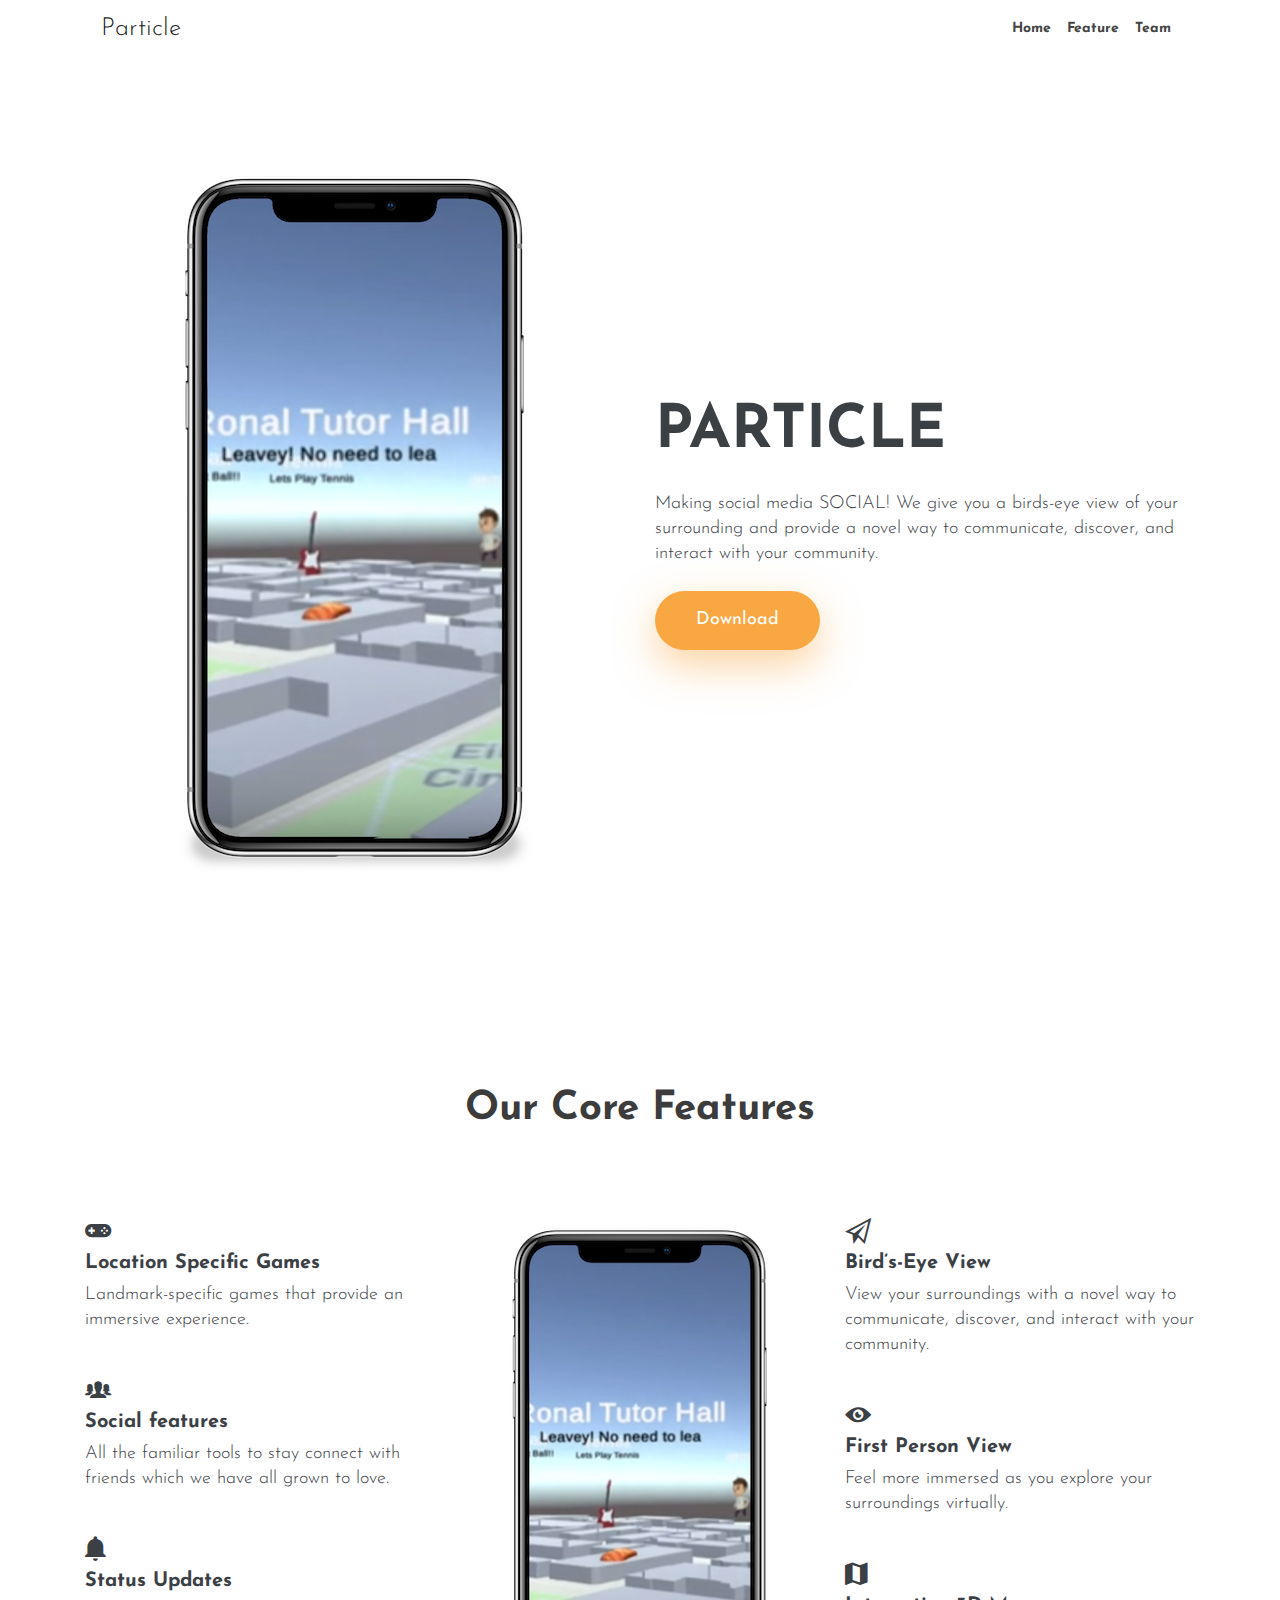
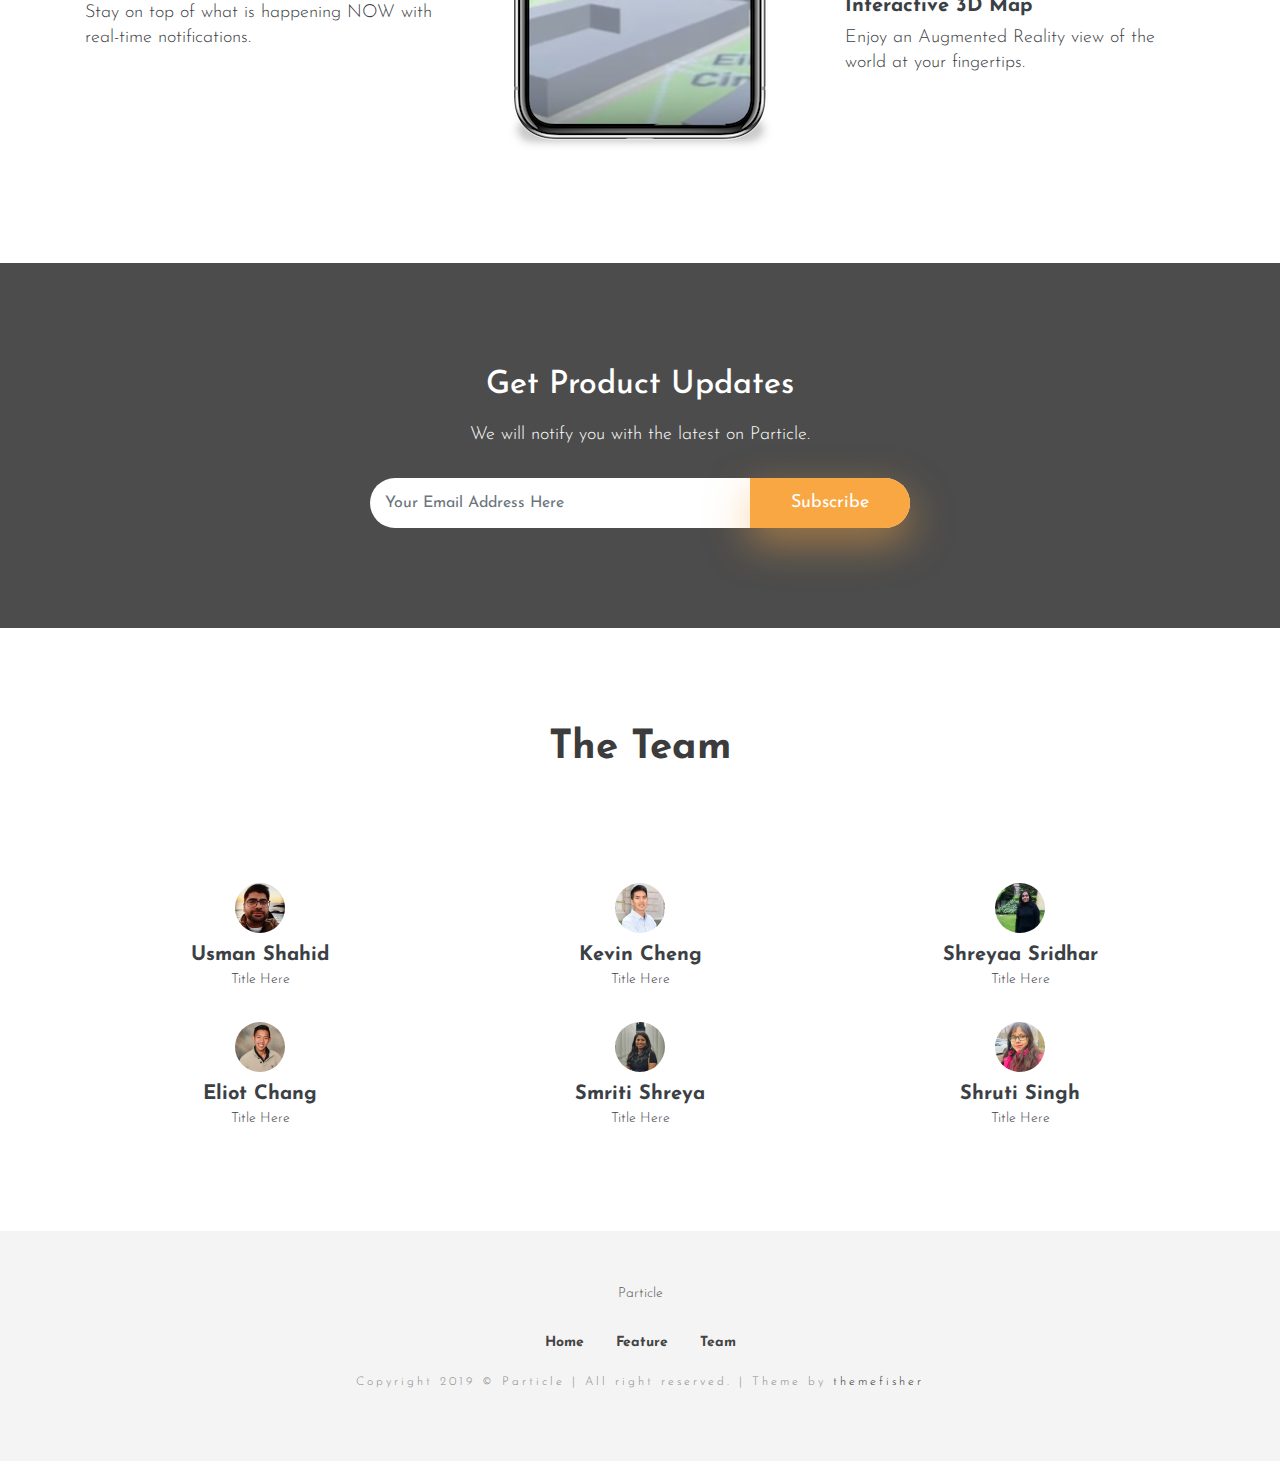
==== commit 576278dc: "wip" ====
--- a/index.html
+++ b/index.html
@@ -61,11 +61,7 @@
           </li>
           
           <li class="nav-item">
-            <a class="nav-link page-scroll" href="#gallery">Gallery</a>
-          </li>
-          
-          <li class="nav-item">
-            <a class="nav-link page-scroll" href="#testimonial">Testimonial</a>
+            <a class="nav-link page-scroll" href="#testimonial">Team</a>
           </li>
           
         </ul>
@@ -79,25 +75,14 @@
 	<div class="container">
 		<div class="row">
 			<div class="col-md-6 text-center mb-5 mb-md-0">
-				<img class="img-fluid" src="https://the-particle.github.io/images/watch.png" alt="">
+				<img class="img-fluid" src="https://the-particle.github.io/images/particle_iphonex_mock.png" alt="">
 			</div>
 			<div class="col-md-6 align-self-center text-center text-md-left">
 				<div class="block">
-					<h1 class="font-weight-bold mb-4 font-size-60">Believe in Technology, Make the change</h1>
-					<p class="mb-4">Lorem ipsum dolor sit amet, consectetur adipisicing elit, sed do eiusmod tempor incididunt ut labore et dolore magna. Lorem ipsum dolor sit amet, consectetur adipisicing elit. Voluptas, modi fugit in veritatis labore perferendis. Minima hic at, nostrum nihil!</p>
+					<h1 class="font-weight-bold mb-4 font-size-60">PARTICLE</h1>
+					<p class="mb-4">Making social media SOCIAL! We give you a birds-eye view of your surrounding and provide a novel way to communicate, discover, and interact with your community.</p>
 					<button class="snipcart-add-item btn btn-main" 
-					   data-item-id="smart-watch__199"
-						data-item-name="Smart watch"
-						data-item-image="https://the-particle.github.io/images/watch.png"
-						data-item-price="199" data-item-url="" 
-						
-						data-item-custom1-name="Choose Color"
-						data-item-custom1-options="Black|White|Gray"
-						
-						 
-						data-item-custom2-name="Choose Size"
-						data-item-custom2-options="Small|Medium|Large"
-						>Buy Now With $199</button>
+					  >Download</button>
 				</div>
 			</div>
 		</div>
@@ -114,206 +99,57 @@
       <div class="col-md-4">
         
         <div class="mb-40 text-center text-md-left">
-          <i class="d-inlin-block h2 mb-10 tf-ion-ios-alarm-outline"></i>
-          <h4 class="font-weight-bold mb-2">Smooth Touch</h4>
-          <p>Lorem ipsum dolor sit amet, consectetur adipisicing elit. Voluptatem, inventore?</p>
-        </div>
-        
-        <div class="mb-40 text-center text-md-left">
-          <i class="d-inlin-block h2 mb-10 tf-ion-ios-bell-outline"></i>
-          <h4 class="font-weight-bold mb-2">Elegant Design</h4>
-          <p>Lorem ipsum dolor sit amet, consectetur adipisicing elit. Voluptatem, inventore?</p>
-        </div>
-        
-        <div class="mb-40 text-center text-md-left">
-          <i class="d-inlin-block h2 mb-10 tf-ion-ios-cart-outline"></i>
-          <h4 class="font-weight-bold mb-2">Easy Pricing</h4>
-          <p>Lorem ipsum dolor sit amet, consectetur adipisicing elit. Voluptatem, inventore?</p>
+          <i class="d-inlin-block h2 mb-10 tf-ion-ios-game-controller-a"></i>
+          <h4 class="font-weight-bold mb-2">Location Specific Games</h4>
+          <p>Landmark-specific games that provide an immersive experience.</p>
+        </div>
+        
+        <div class="mb-40 text-center text-md-left">
+          <i class="d-inlin-block h2 mb-10 tf-ion-ios-people"></i>
+          <h4 class="font-weight-bold mb-2">Social features</h4>
+          <p>All the familiar tools to stay connect with friends which we have all grown to love.</p>
+        </div>
+        
+        <div class="mb-40 text-center text-md-left">
+          <i class="d-inlin-block h2 mb-10 tf-ion-android-notifications"></i>
+          <h4 class="font-weight-bold mb-2">Status Updates</h4>
+          <p>Stay on top of what is happening NOW with real-time notifications.</p>
         </div>
         
       </div>
       <div class="col-md-4 text-center align-self-center mb-4 mb-md-0">
-        <img class="img-fluid" src="https://the-particle.github.io/images/watch-2.png" alt="">
+        <img class="img-fluid" src="https://the-particle.github.io/images/particle_iphonex_core_mock.png" alt="">
       </div>
       <div class="col-md-4">
           
         <div class="mb-40 text-center text-md-left">
-          <i class="d-inlin-block h2 mb-10 tf-ion-ios-alarm-outline"></i>
-          <h4 class="font-weight-bold mb-2">Smooth Touch</h4>
-          <p>Lorem ipsum dolor sit amet, consectetur adipisicing elit. Voluptatem, inventore?</p>
-        </div>
-        
-        <div class="mb-40 text-center text-md-left">
-          <i class="d-inlin-block h2 mb-10 tf-ion-ios-bell-outline"></i>
-          <h4 class="font-weight-bold mb-2">Elegant Design</h4>
-          <p>Lorem ipsum dolor sit amet, consectetur adipisicing elit. Voluptatem, inventore?</p>
-        </div>
-        
-        <div class="mb-40 text-center text-md-left">
-          <i class="d-inlin-block h2 mb-10 tf-ion-ios-cart-outline"></i>
-          <h4 class="font-weight-bold mb-2">Easy Pricing</h4>
-          <p>Lorem ipsum dolor sit amet, consectetur adipisicing elit. Voluptatem, inventore?</p>
+          <i class="d-inlin-block h2 mb-10 tf-ion-paper-airplane"></i>
+          <h4 class="font-weight-bold mb-2">Bird&rsquo;s-Eye View</h4>
+          <p>View your surroundings with a novel way to communicate, discover, and interact with your community.</p>
+        </div>
+        
+        <div class="mb-40 text-center text-md-left">
+          <i class="d-inlin-block h2 mb-10 tf-ion-eye"></i>
+          <h4 class="font-weight-bold mb-2">First Person View</h4>
+          <p>Feel more immersed as you explore your surroundings virtually.</p>
+        </div>
+        
+        <div class="mb-40 text-center text-md-left">
+          <i class="d-inlin-block h2 mb-10 tf-ion-android-map"></i>
+          <h4 class="font-weight-bold mb-2">Interactive 3D Map</h4>
+          <p>Enjoy an Augmented Reality view of the world at your fingertips.</p>
         </div>
         
       </div>
     </div>
   </div>
 </section>
-
-<section class="bg-orange section">
-  <div class="container">
-    <div class="row">
-      <div class="col-md-6 text-center mb-5 mb-lg-0">
-        <img class="img-fluid" src="https://the-particle.github.io/images/watch.png" alt="">
-      </div>
-      <div class="col-md-6 align-self-center text-center text-md-left">
-        <div class="content">
-          <h2 class="subheading text-white font-weight-bold mb-10">Designed by professional , the benefit for creative gigs</h2>
-          <p class="text-white">Lorem ipsum dolor sit amet, consectetur adipisicing elit. Quia vel labore, deleniti minima nisi, velit atque quaerat impedit ea maxime sunt accusamus at obcaecati dolor iure iusto omnis quis eum. <!-- raw HTML omitted --><!-- raw HTML omitted --> Lorem ipsum dolor sit amet, consectetur adipisicing elit. Facilis commodi odit, illo, qui aliquam dol</p>
-        </div>
-      </div>
-    </div>
-  </div>
-</section>
-
-
-
-<section class="feature-list section">
-  <div class="container">
-    <div class="row">
-      <div class="col-md-12">
-        <div class="heading">
-          <h2>Why Choose Apple Watch</h2>
-        </div>
-      </div>
-    </div>
-    
-    <div class="row mb-40">
-      <div class="col-md-6 text-center mb-5 mb-lg-0">
-        <img class="img-fluid" src="https://the-particle.github.io/images/showcase/showcase-4.png" alt="">
-      </div>
-      <div class="col-md-6 align-self-center text-center text-md-left">
-        <div class="content">
-          <h4 class="subheading">Lorem ipsum dolor sit amet.</h4>
-          <p>Lorem ipsum dolor sit amet, consectetur adipisicing elit. Voluptate, sed, assumenda. Tenetur sed esse, voluptas voluptate est veniam numquam, quis magni. Architecto minus suscipit quas, quo harum deserunt consequatur cumque!</p>
-          
-          
-          <a href="https://the-particle.github.io/" class="btn btn-main btn-main-sm">Check Features</a>
-          
-          
-        </div>
-      </div>
-    </div>
-    
-    <div class="row mb-40">
-      <div class="col-md-6 order-md-1 order-2 align-self-center text-center text-md-left">
-        <div class="content">
-          <h4 class="subheading">Lorem ipsum dolor sit amet.</h4>
-          <p>Lorem ipsum dolor sit amet, consectetur adipisicing elit. Voluptate, sed, assumenda. Tenetur sed esse, voluptas voluptate est veniam numquam, quis magni. Architecto minus suscipit quas, quo harum deserunt consequatur cumque!</p>
-          
-          
-          <a href="https://the-particle.github.io/" class="btn btn-main btn-main-sm">Check Features</a>
-          
-          
-        </div>
-      </div>
-      <div class="col-md-6 order-md-2 order-1 text-center mb-5 mb-lg-0">
-        <img class="img-fluid" src="https://the-particle.github.io/images/showcase/showcase-3.png" alt="">
-      </div>
-    </div>
-    
-    
-  </div>
-</section>
-
-
-
-<section class="gallery" id="gallery">
-  <div class="container">
-    <div class="row">
-      <div class="col-md-12">
-        <div class="heading">
-          <h2>Checkout some amazing Shorts</h2>
-        </div>
-
-        <div class="gallery-slider">
-          <div class="block">
-            <div class="gallery-overlay">
-              <a href="/images/showcase/showcase-1.png" class="image-popup gallery-popup">
-                <i class="tf-ion-ios-search"></i>
-              </a>
-            </div>
-            <img class="img-fluid" src="/images/showcase/showcase-1.png" alt="">
-          </div>
-          <div class="block">
-            <div class="gallery-overlay">
-              <a href="/images/showcase/showcase-2.png" class="image-popup gallery-popup">
-                <i class="tf-ion-ios-search"></i>
-              </a>
-            </div>
-            <img class="img-fluid" src="/images/showcase/showcase-2.png" alt="">
-          </div>
-          <div class="block">
-            <div class="gallery-overlay">
-              <a href="/images/showcase/showcase-3.png" class="image-popup gallery-popup">
-                <i class="tf-ion-ios-search"></i>
-              </a>
-            </div>
-            <img class="img-fluid" src="/images/showcase/showcase-3.png" alt="">
-          </div>
-          <div class="block">
-            <div class="gallery-overlay">
-              <a href="/images/showcase/showcase-4.png" class="image-popup gallery-popup">
-                <i class="tf-ion-ios-search"></i>
-              </a>
-            </div>
-            <img class="img-fluid" src="/images/showcase/showcase-4.png" alt="">
-          </div>
-          <div class="block">
-            <div class="gallery-overlay">
-              <a href="/images/showcase/showcase-5.png" class="image-popup gallery-popup">
-                <i class="tf-ion-ios-search"></i>
-              </a>
-            </div>
-            <img class="img-fluid" src="/images/showcase/showcase-5.png" alt="">
-          </div>
-          <div class="block">
-            <div class="gallery-overlay">
-              <a href="/images/showcase/showcase-6.png" class="image-popup gallery-popup">
-                <i class="tf-ion-ios-search"></i>
-              </a>
-            </div>
-            <img class="img-fluid" src="/images/showcase/showcase-6.png" alt="">
-          </div>
-          <div class="block">
-            <div class="gallery-overlay">
-              <a href="/images/showcase/showcase-7.png" class="image-popup gallery-popup">
-                <i class="tf-ion-ios-search"></i>
-              </a>
-            </div>
-            <img class="img-fluid" src="/images/showcase/showcase-7.png" alt="">
-          </div>
-          <div class="block">
-            <div class="gallery-overlay">
-              <a href="/images/showcase/showcase-8.png" class="image-popup gallery-popup">
-                <i class="tf-ion-ios-search"></i>
-              </a>
-            </div>
-            <img class="img-fluid" src="/images/showcase/showcase-8.png" alt="">
-          </div>
-        </div>
-      </div>
-    </div>
-  </div>
-</section>
-
-
 <section class="call-to-action section bg-opacity" style="background-image: url('https://the-particle.github.io/images/call-to-action.jpg');">
   <div class="container">
     <div class="row">
       <div class="col-lg-6 col-md-8 text-center mx-auto">
         <h2 class="subheading text-white">Get Product Updates</h2>
-        <p class="text-white">Lorem ipsum dolor sit amet, consectetur adipisicing elit, sed do eiusmod</p>
+        <p class="text-white">We will notify you with the latest on Particle.</p>
         <div class="input-group">
           <form name="contact" action="#" class="w-100">
             <input type="email" id="email" class="form-control" name="email" placeholder="Your Email Address Here"
@@ -332,60 +168,85 @@
     <div class="row justify-content-center">
       <div class="col-12">
         <div class="heading">
-          <h2>Watch Review</h2>
-        </div>
-      </div>
-      
-      <div class="col-lg-4 col-sm-6 mb-5 mb-lg-0 text-center">
-        <div class="testimonial-block">
-          <i class="tf-ion-quote"></i>
-          <p>A wonderful serenity has taken possession of my entire soul, like these sweet mornings of spring which I enjoy with my whole heart. I am alone, and feel the charm of existence in this spot, which was created for the bliss of souls like mine. I am so happy, my dear friend, so absorbed in the exquisite sense of mere tranquil existence, that I neglect my talents.</p>
-          <div class="author-details">
-            <img src="https://the-particle.github.io/images/avater.png" alt="Jonathon Andrew">
-            <h4>Jonathon Andrew</h4>
-            <span>CEO, Themefisher</span>
-          </div>
-        </div>
-      </div>
-      
-      <div class="col-lg-4 col-sm-6 mb-5 mb-lg-0 text-center">
-        <div class="testimonial-block">
-          <i class="tf-ion-quote"></i>
-          <p>A wonderful serenity has taken possession of my entire soul, like these sweet mornings of spring which I enjoy with my whole heart. I am alone, and feel the charm of existence in this spot, which was created for the bliss of souls like mine. I am so happy, my dear friend, so absorbed in the exquisite sense of mere tranquil existence, that I neglect my talents.</p>
-          <div class="author-details">
-            <img src="https://the-particle.github.io/images/avater.png" alt="Jonathon Andrew">
-            <h4>Jonathon Andrew</h4>
-            <span>CEO, Themefisher</span>
-          </div>
-        </div>
-      </div>
-      
-      <div class="col-lg-4 col-sm-6 mb-5 mb-lg-0 text-center">
-        <div class="testimonial-block">
-          <i class="tf-ion-quote"></i>
-          <p>A wonderful serenity has taken possession of my entire soul, like these sweet mornings of spring which I enjoy with my whole heart. I am alone, and feel the charm of existence in this spot, which was created for the bliss of souls like mine. I am so happy, my dear friend, so absorbed in the exquisite sense of mere tranquil existence, that I neglect my talents.</p>
-          <div class="author-details">
-            <img src="https://the-particle.github.io/images/avater.png" alt="Jonathon Andrew">
-            <h4>Jonathon Andrew</h4>
-            <span>CEO, Themefisher</span>
+          <h2>The Team</h2>
+        </div>
+      </div>
+      
+      <div class="col-lg-4 col-sm-6 mb-5 mb-lg-0 text-center">
+        <div class="testimonial-block">
+          
+          <p></p>
+          <div class="author-details">
+            <img src="https://the-particle.github.io/images/usman.jpg" alt="Usman Shahid">
+            <h4>Usman Shahid</h4>
+            <span>Title Here</span>
+          </div>
+        </div>
+      </div>
+      
+      <div class="col-lg-4 col-sm-6 mb-5 mb-lg-0 text-center">
+        <div class="testimonial-block">
+          
+          <p></p>
+          <div class="author-details">
+            <img src="https://the-particle.github.io/images/kevin.jpg" alt="Kevin Cheng">
+            <h4>Kevin Cheng</h4>
+            <span>Title Here</span>
+          </div>
+        </div>
+      </div>
+      
+      <div class="col-lg-4 col-sm-6 mb-5 mb-lg-0 text-center">
+        <div class="testimonial-block">
+          
+          <p></p>
+          <div class="author-details">
+            <img src="https://the-particle.github.io/images/shreyaa.jpg" alt="Shreyaa Sridhar">
+            <h4>Shreyaa Sridhar</h4>
+            <span>Title Here</span>
+          </div>
+        </div>
+      </div>
+      
+      <div class="col-lg-4 col-sm-6 mb-5 mb-lg-0 text-center">
+        <div class="testimonial-block">
+          
+          <p></p>
+          <div class="author-details">
+            <img src="https://the-particle.github.io/images/eliot.jpg" alt="Eliot Chang">
+            <h4>Eliot Chang</h4>
+            <span>Title Here</span>
+          </div>
+        </div>
+      </div>
+      
+      <div class="col-lg-4 col-sm-6 mb-5 mb-lg-0 text-center">
+        <div class="testimonial-block">
+          
+          <p></p>
+          <div class="author-details">
+            <img src="https://the-particle.github.io/images/smriti.jpg" alt="Smriti Shreya">
+            <h4>Smriti Shreya</h4>
+            <span>Title Here</span>
+          </div>
+        </div>
+      </div>
+      
+      <div class="col-lg-4 col-sm-6 mb-5 mb-lg-0 text-center">
+        <div class="testimonial-block">
+          
+          <p></p>
+          <div class="author-details">
+            <img src="https://the-particle.github.io/images/shruti.jpg" alt="Shruti Singh">
+            <h4>Shruti Singh</h4>
+            <span>Title Here</span>
           </div>
         </div>
       </div>
       
     </div>
     
-    <div class="row mt-100">
-      <div class="col-md-12 text-center">
-        <button class="snipcart-add-item btn btn-main" 
-          data-item-id="smart-watch__199" data-item-name="Smart watch"
-          data-item-image="https://the-particle.github.io/images/watch.png" data-item-price="199" data-item-url=""
-           data-item-custom1-name="Choose Color"
-          data-item-custom1-options="Black|White|Gray"
-            data-item-custom2-name="Choose Size"
-          data-item-custom2-options="Small|Medium|Large"
-          >Grab You Product Now</button>
-      </div>
-    </div>
+    
   </div>
 </section>
 
@@ -406,15 +267,11 @@
             </li>
             
             <li class="list-inline-item">
-              <a class="page-scroll" href="#gallery">Gallery</a>
-            </li>
-            
-            <li class="list-inline-item">
-              <a class="page-scroll" href="#testimonial">Testimonial</a>
+              <a class="page-scroll" href="#testimonial">Team</a>
             </li>
             
           </ul>
-          <p class="copyright-text">Copyright 2019 © <a href="http://www.Themefisher.com">themefisher</a> | All right reserved.</p>
+          <p class="copyright-text">Copyright 2019 © Particle | All right reserved. | Theme by <a href="http://www.Themefisher.com">themefisher</a></p>
         </div>
       </div>
     </div>
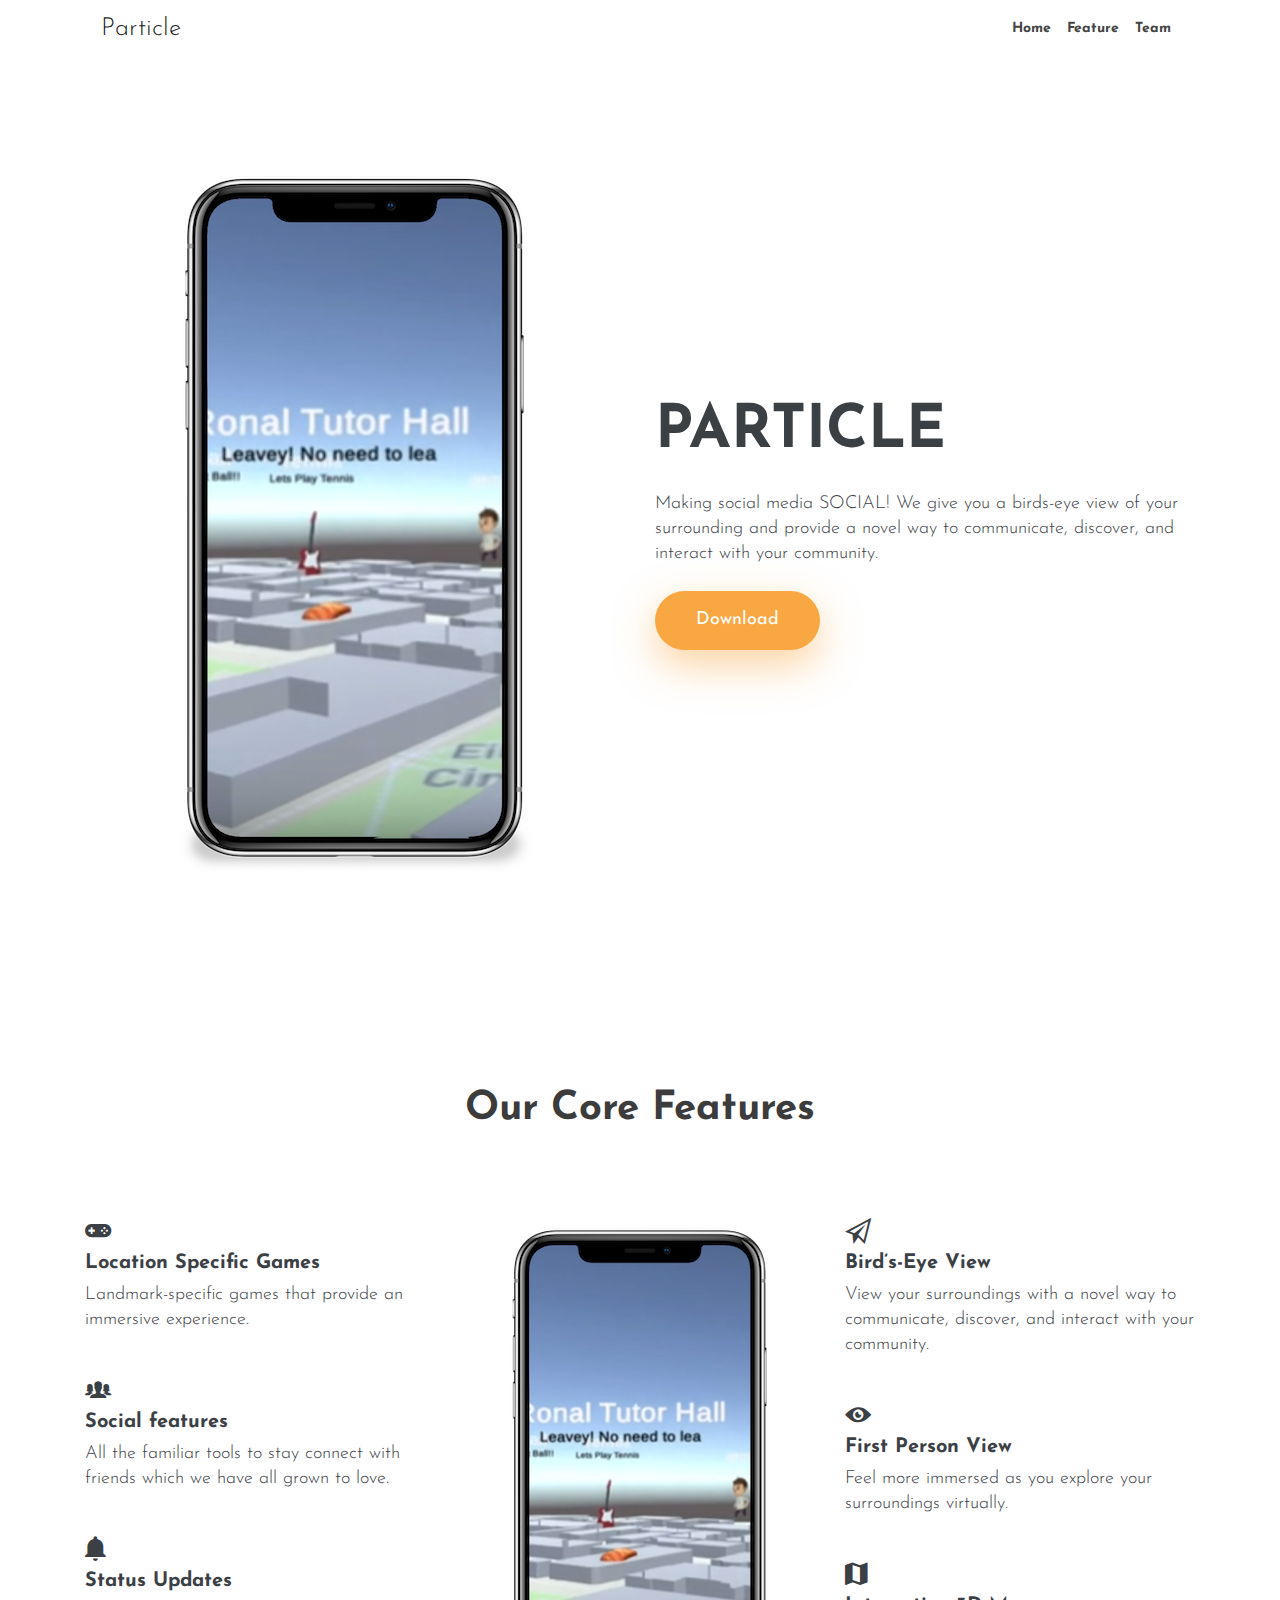
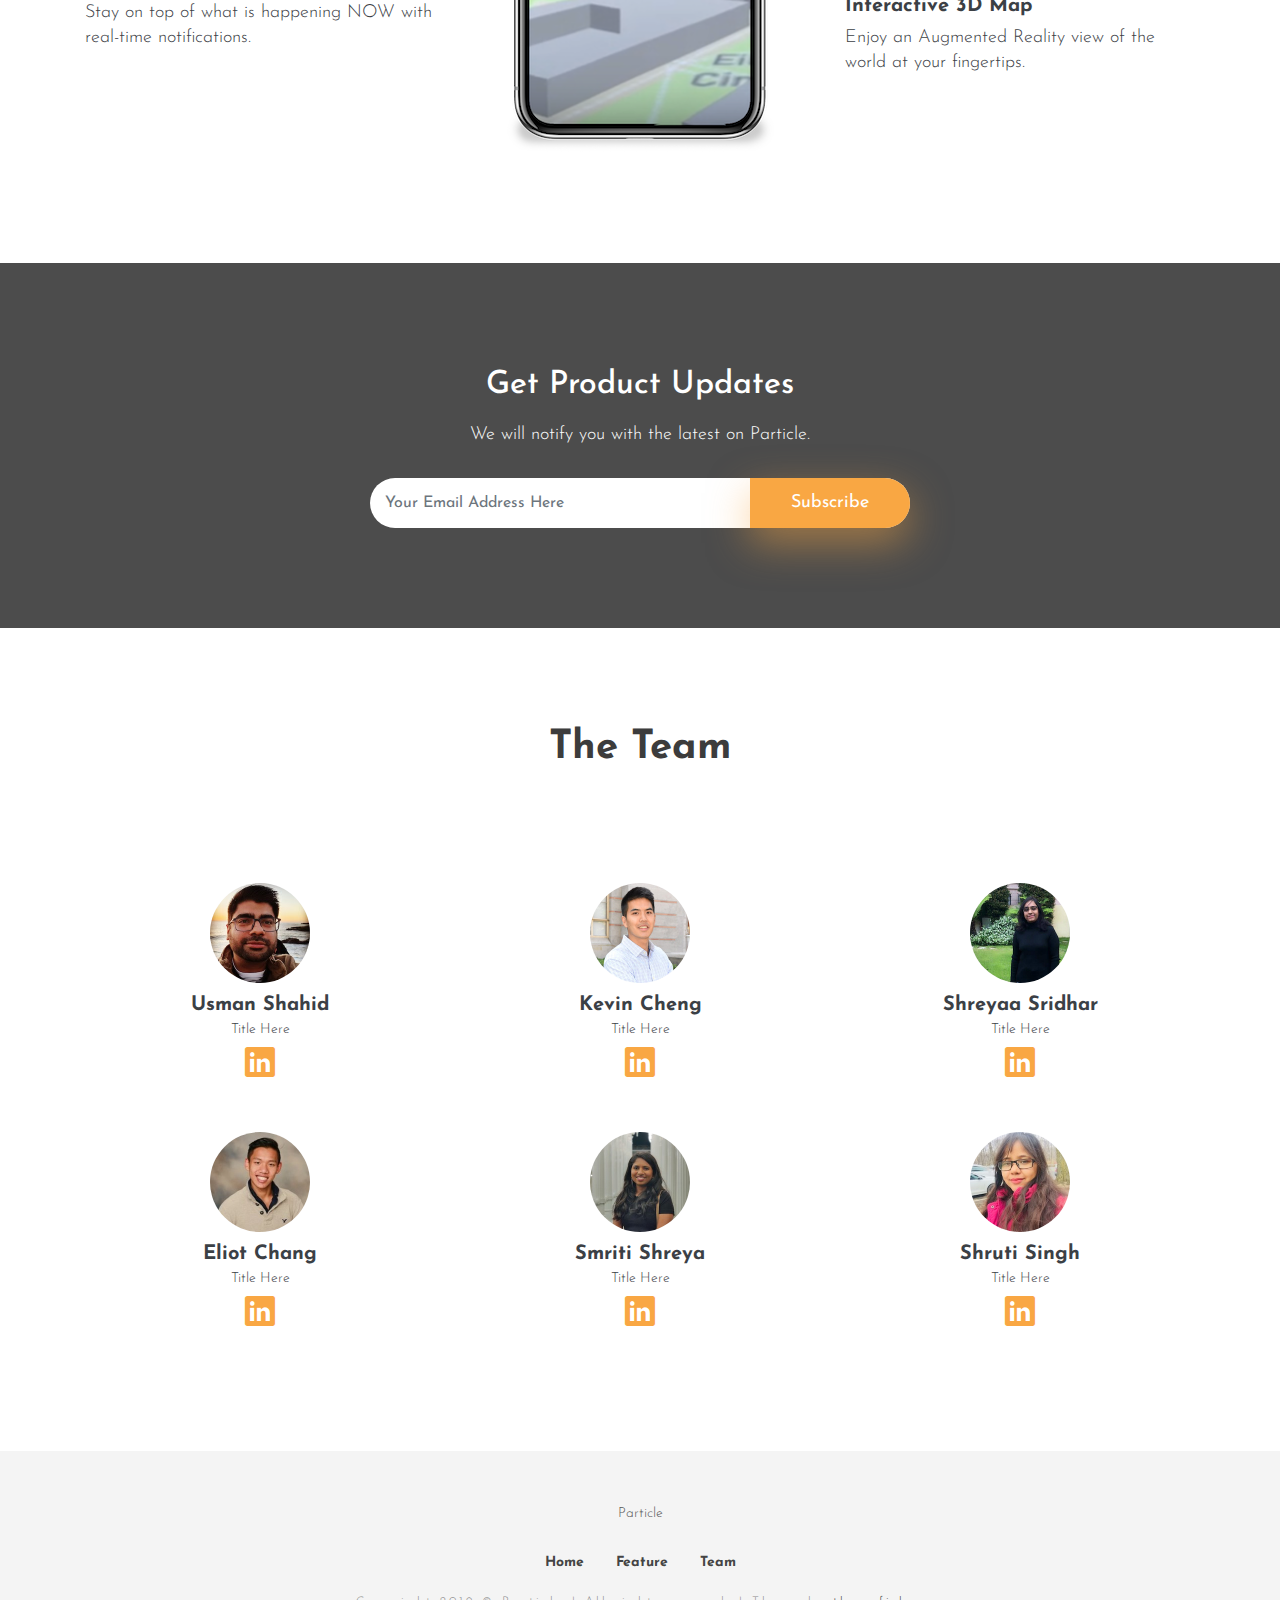
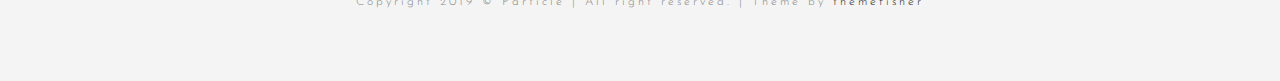
==== commit 6e746a08: "add linkedIn profiles for team members" ====
--- a/index.html
+++ b/index.html
@@ -61,7 +61,7 @@
           </li>
           
           <li class="nav-item">
-            <a class="nav-link page-scroll" href="#testimonial">Team</a>
+            <a class="nav-link page-scroll" href="#team">Team</a>
           </li>
           
         </ul>
@@ -162,7 +162,7 @@
   </div>
 </section>
 
-<section class="testimonials section" id="testimonial">
+<section class="team section" id="team">
   <div class="container">
     
     <div class="row justify-content-center">
@@ -173,73 +173,91 @@
       </div>
       
       <div class="col-lg-4 col-sm-6 mb-5 mb-lg-0 text-center">
-        <div class="testimonial-block">
+        <div class="team-block">
           
           <p></p>
           <div class="author-details">
             <img src="https://the-particle.github.io/images/usman.jpg" alt="Usman Shahid">
             <h4>Usman Shahid</h4>
             <span>Title Here</span>
-          </div>
-        </div>
-      </div>
-      
-      <div class="col-lg-4 col-sm-6 mb-5 mb-lg-0 text-center">
-        <div class="testimonial-block">
+            <div>
+              <a href="https://www.linkedin.com/in/usmanx86/"><i class="tf-ion-social-linkedin"></i></a>
+            </div>
+          </div>
+        </div>
+      </div>
+      
+      <div class="col-lg-4 col-sm-6 mb-5 mb-lg-0 text-center">
+        <div class="team-block">
           
           <p></p>
           <div class="author-details">
             <img src="https://the-particle.github.io/images/kevin.jpg" alt="Kevin Cheng">
             <h4>Kevin Cheng</h4>
             <span>Title Here</span>
-          </div>
-        </div>
-      </div>
-      
-      <div class="col-lg-4 col-sm-6 mb-5 mb-lg-0 text-center">
-        <div class="testimonial-block">
+            <div>
+              <a href="https://www.linkedin.com/in/kevin-cheng-1975021a/"><i class="tf-ion-social-linkedin"></i></a>
+            </div>
+          </div>
+        </div>
+      </div>
+      
+      <div class="col-lg-4 col-sm-6 mb-5 mb-lg-0 text-center">
+        <div class="team-block">
           
           <p></p>
           <div class="author-details">
             <img src="https://the-particle.github.io/images/shreyaa.jpg" alt="Shreyaa Sridhar">
             <h4>Shreyaa Sridhar</h4>
             <span>Title Here</span>
-          </div>
-        </div>
-      </div>
-      
-      <div class="col-lg-4 col-sm-6 mb-5 mb-lg-0 text-center">
-        <div class="testimonial-block">
+            <div>
+              <a href="https://www.linkedin.com/in/shreyaa-sridhar/"><i class="tf-ion-social-linkedin"></i></a>
+            </div>
+          </div>
+        </div>
+      </div>
+      
+      <div class="col-lg-4 col-sm-6 mb-5 mb-lg-0 text-center">
+        <div class="team-block">
           
           <p></p>
           <div class="author-details">
             <img src="https://the-particle.github.io/images/eliot.jpg" alt="Eliot Chang">
             <h4>Eliot Chang</h4>
             <span>Title Here</span>
-          </div>
-        </div>
-      </div>
-      
-      <div class="col-lg-4 col-sm-6 mb-5 mb-lg-0 text-center">
-        <div class="testimonial-block">
+            <div>
+              <a href="https://www.linkedin.com/in/eliot-chang/"><i class="tf-ion-social-linkedin"></i></a>
+            </div>
+          </div>
+        </div>
+      </div>
+      
+      <div class="col-lg-4 col-sm-6 mb-5 mb-lg-0 text-center">
+        <div class="team-block">
           
           <p></p>
           <div class="author-details">
             <img src="https://the-particle.github.io/images/smriti.jpg" alt="Smriti Shreya">
             <h4>Smriti Shreya</h4>
             <span>Title Here</span>
-          </div>
-        </div>
-      </div>
-      
-      <div class="col-lg-4 col-sm-6 mb-5 mb-lg-0 text-center">
-        <div class="testimonial-block">
+            <div>
+              <a href="https://www.linkedin.com/in/smriti-shreya-b69150169"><i class="tf-ion-social-linkedin"></i></a>
+            </div>
+          </div>
+        </div>
+      </div>
+      
+      <div class="col-lg-4 col-sm-6 mb-5 mb-lg-0 text-center">
+        <div class="team-block">
           
           <p></p>
           <div class="author-details">
             <img src="https://the-particle.github.io/images/shruti.jpg" alt="Shruti Singh">
             <h4>Shruti Singh</h4>
             <span>Title Here</span>
+            <div>
+              <a href="https://www.linkedin.com/in/shruti-usc/"><i class="tf-ion-social-linkedin"></i></a>
+            </div>
           </div>
         </div>
       </div>
@@ -267,7 +285,7 @@
             </li>
             
             <li class="list-inline-item">
-              <a class="page-scroll" href="#testimonial">Team</a>
+              <a class="page-scroll" href="#team">Team</a>
             </li>
             
           </ul>
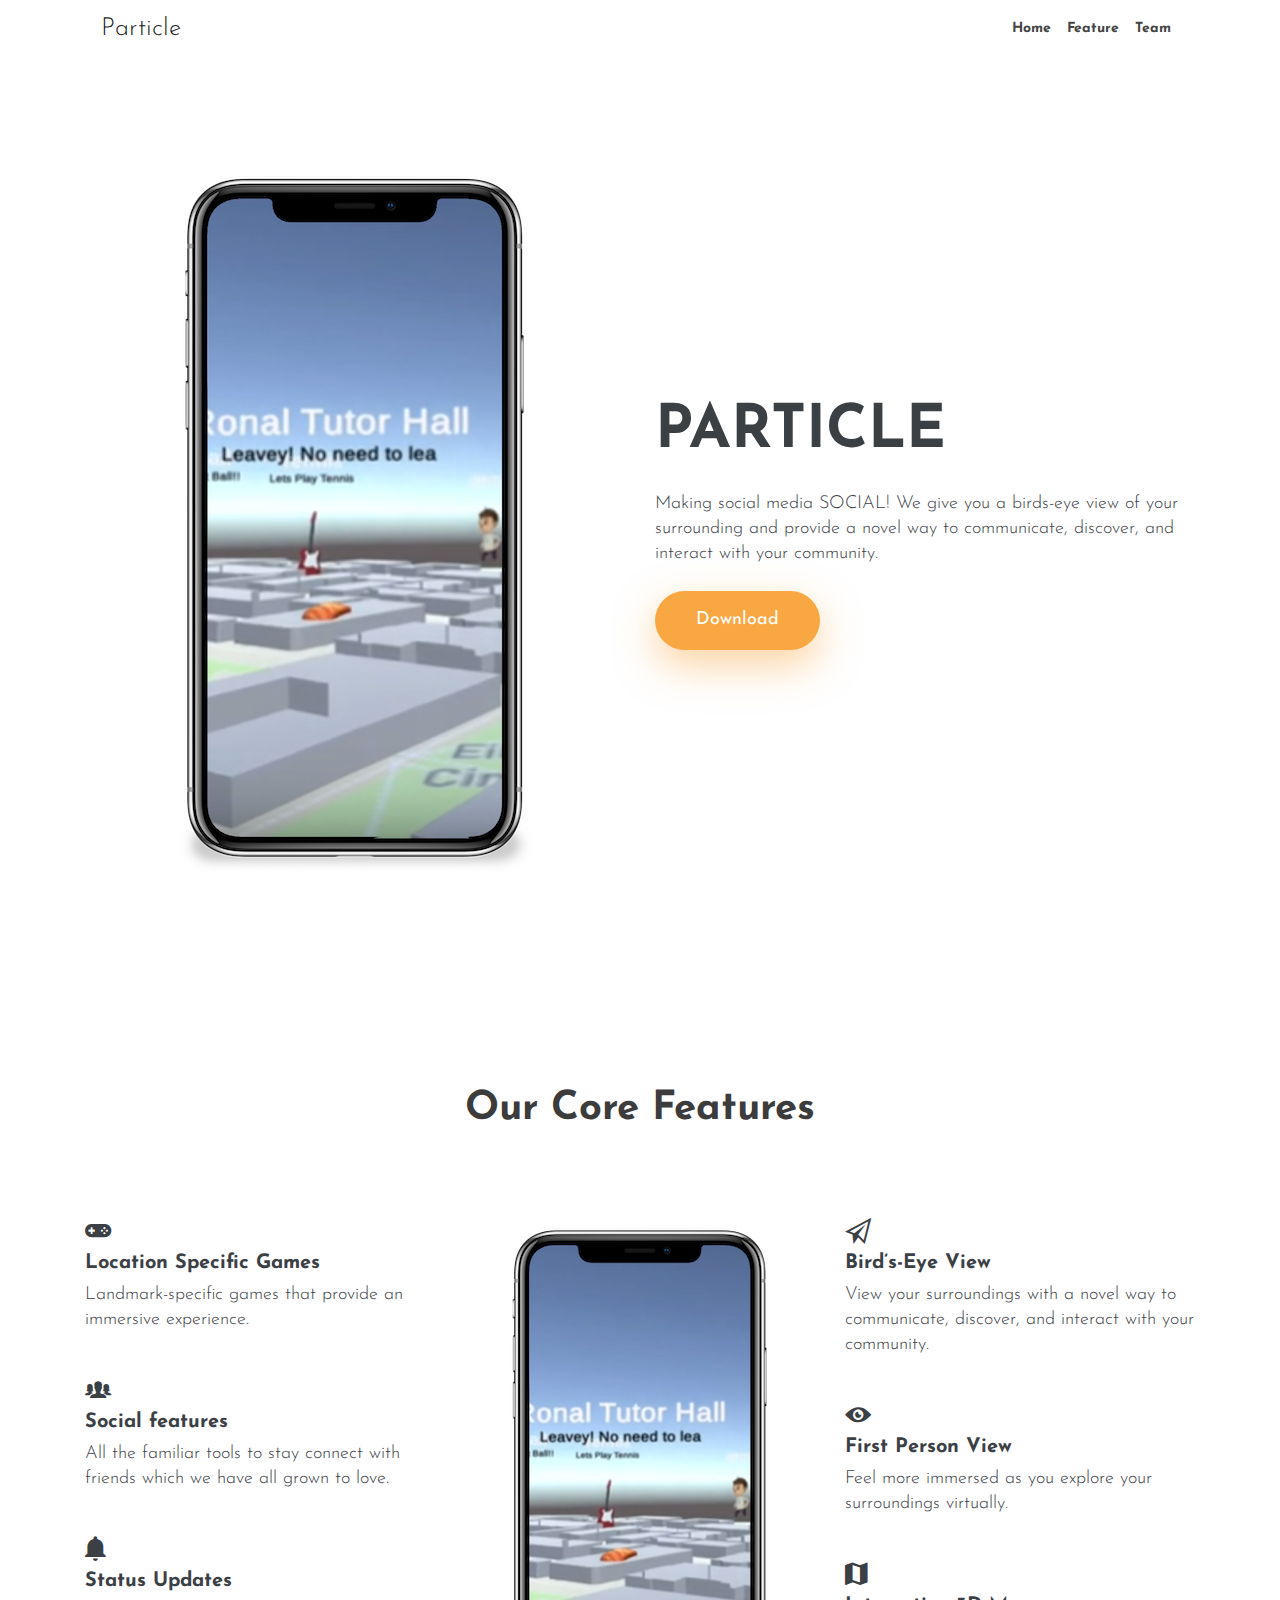
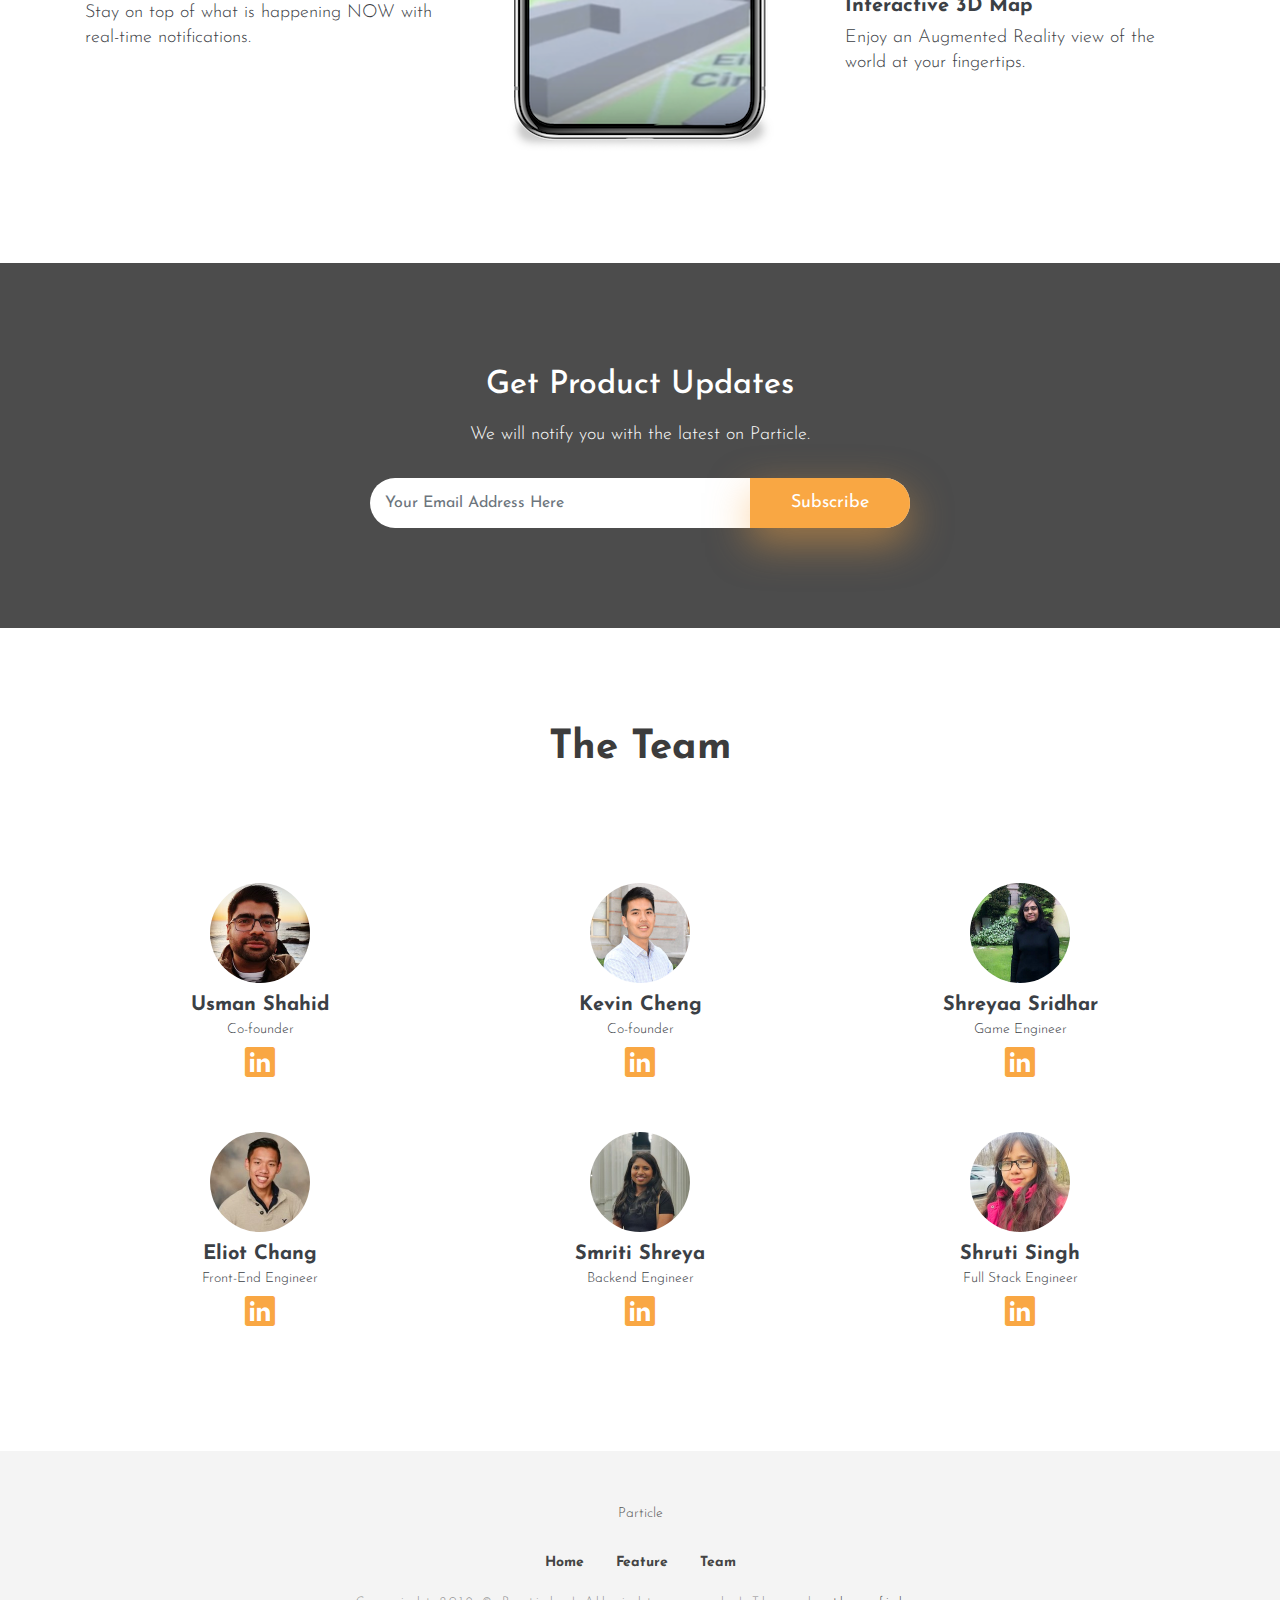
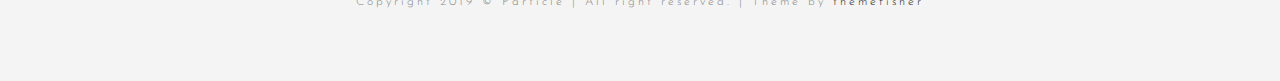
==== commit 1b4fd693: "add team member titles" ====
--- a/index.html
+++ b/index.html
@@ -179,7 +179,7 @@
           <div class="author-details">
             <img src="https://the-particle.github.io/images/usman.jpg" alt="Usman Shahid">
             <h4>Usman Shahid</h4>
-            <span>Title Here</span>
+            <span>Co-founder</span>
             <div>
               <a href="https://www.linkedin.com/in/usmanx86/"><i class="tf-ion-social-linkedin"></i></a>
             </div>
@@ -194,7 +194,7 @@
           <div class="author-details">
             <img src="https://the-particle.github.io/images/kevin.jpg" alt="Kevin Cheng">
             <h4>Kevin Cheng</h4>
-            <span>Title Here</span>
+            <span>Co-founder</span>
             <div>
               <a href="https://www.linkedin.com/in/kevin-cheng-1975021a/"><i class="tf-ion-social-linkedin"></i></a>
             </div>
@@ -209,7 +209,7 @@
           <div class="author-details">
             <img src="https://the-particle.github.io/images/shreyaa.jpg" alt="Shreyaa Sridhar">
             <h4>Shreyaa Sridhar</h4>
-            <span>Title Here</span>
+            <span>Game Engineer</span>
             <div>
               <a href="https://www.linkedin.com/in/shreyaa-sridhar/"><i class="tf-ion-social-linkedin"></i></a>
             </div>
@@ -224,7 +224,7 @@
           <div class="author-details">
             <img src="https://the-particle.github.io/images/eliot.jpg" alt="Eliot Chang">
             <h4>Eliot Chang</h4>
-            <span>Title Here</span>
+            <span>Front-End Engineer</span>
             <div>
               <a href="https://www.linkedin.com/in/eliot-chang/"><i class="tf-ion-social-linkedin"></i></a>
             </div>
@@ -239,7 +239,7 @@
           <div class="author-details">
             <img src="https://the-particle.github.io/images/smriti.jpg" alt="Smriti Shreya">
             <h4>Smriti Shreya</h4>
-            <span>Title Here</span>
+            <span>Backend Engineer</span>
             <div>
               <a href="https://www.linkedin.com/in/smriti-shreya-b69150169"><i class="tf-ion-social-linkedin"></i></a>
             </div>
@@ -254,7 +254,7 @@
           <div class="author-details">
             <img src="https://the-particle.github.io/images/shruti.jpg" alt="Shruti Singh">
             <h4>Shruti Singh</h4>
-            <span>Title Here</span>
+            <span>Full Stack Engineer</span>
             <div>
               <a href="https://www.linkedin.com/in/shruti-usc/"><i class="tf-ion-social-linkedin"></i></a>
             </div>
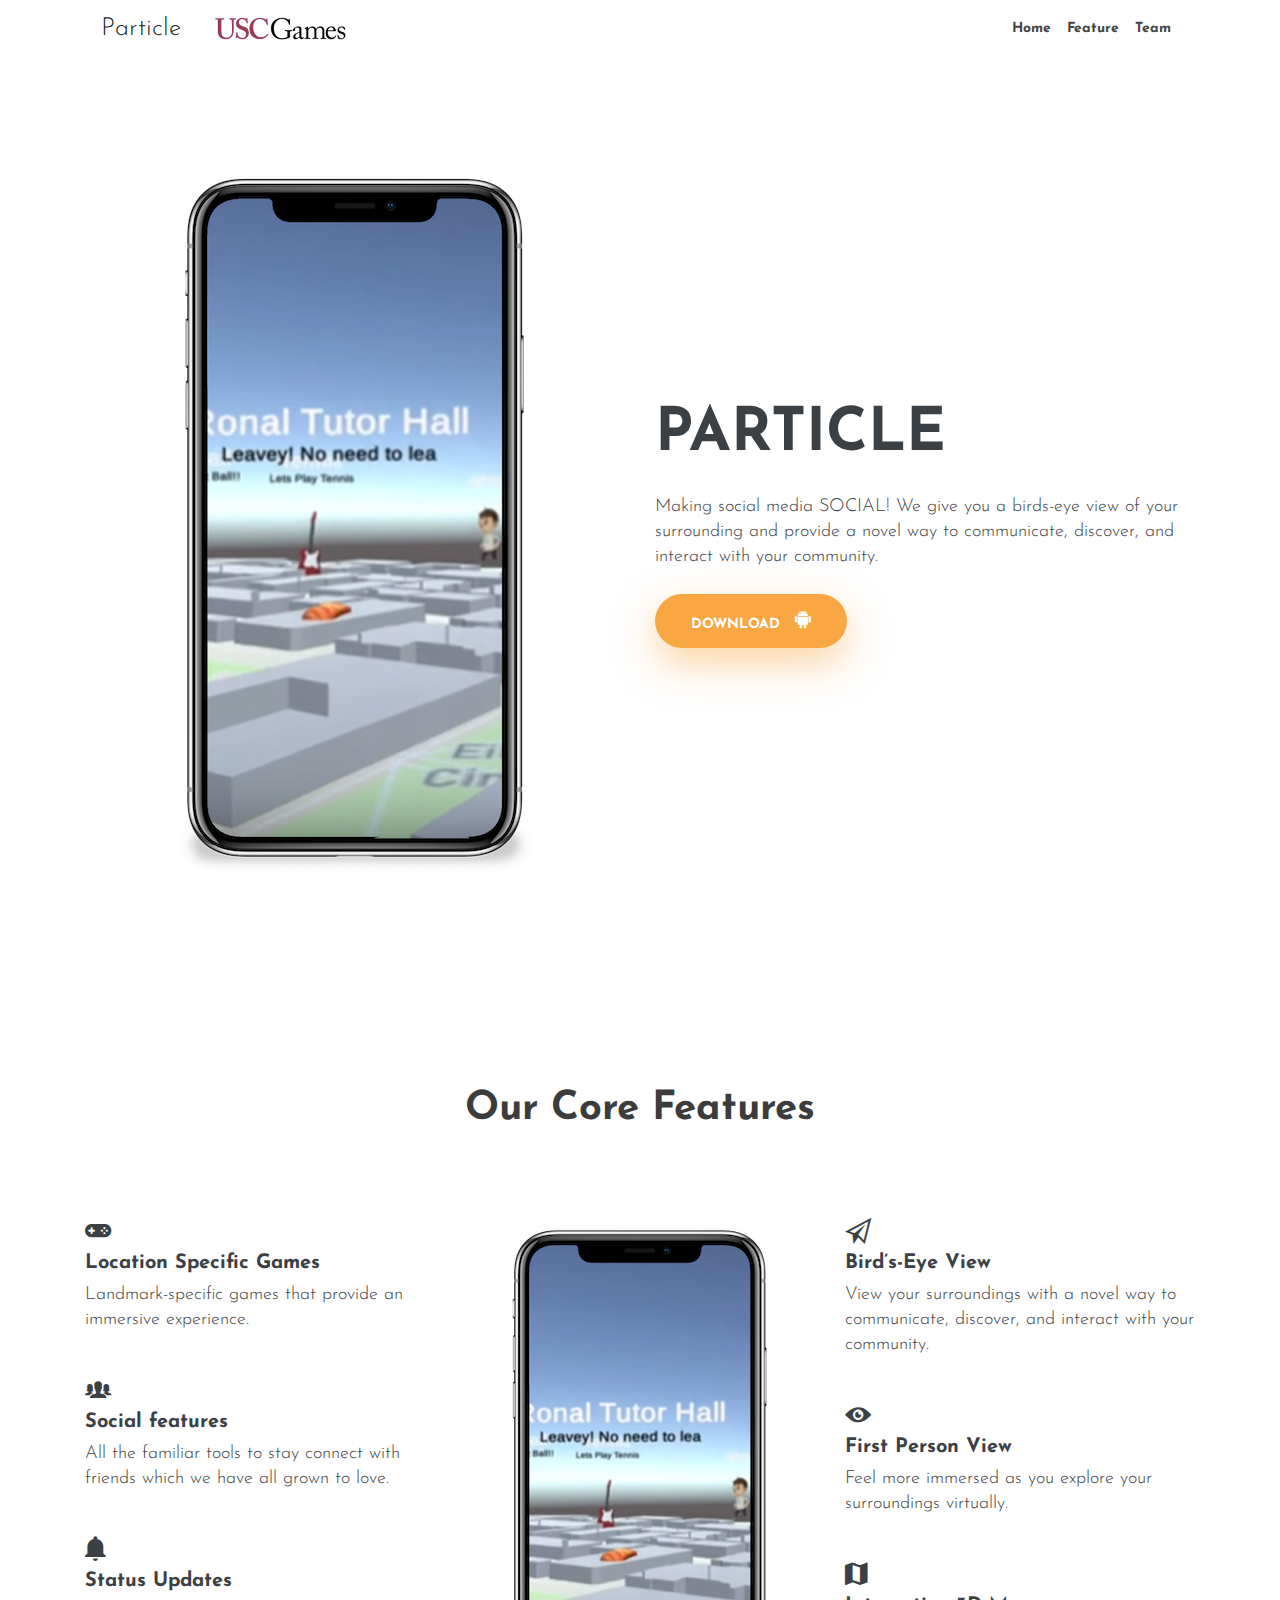
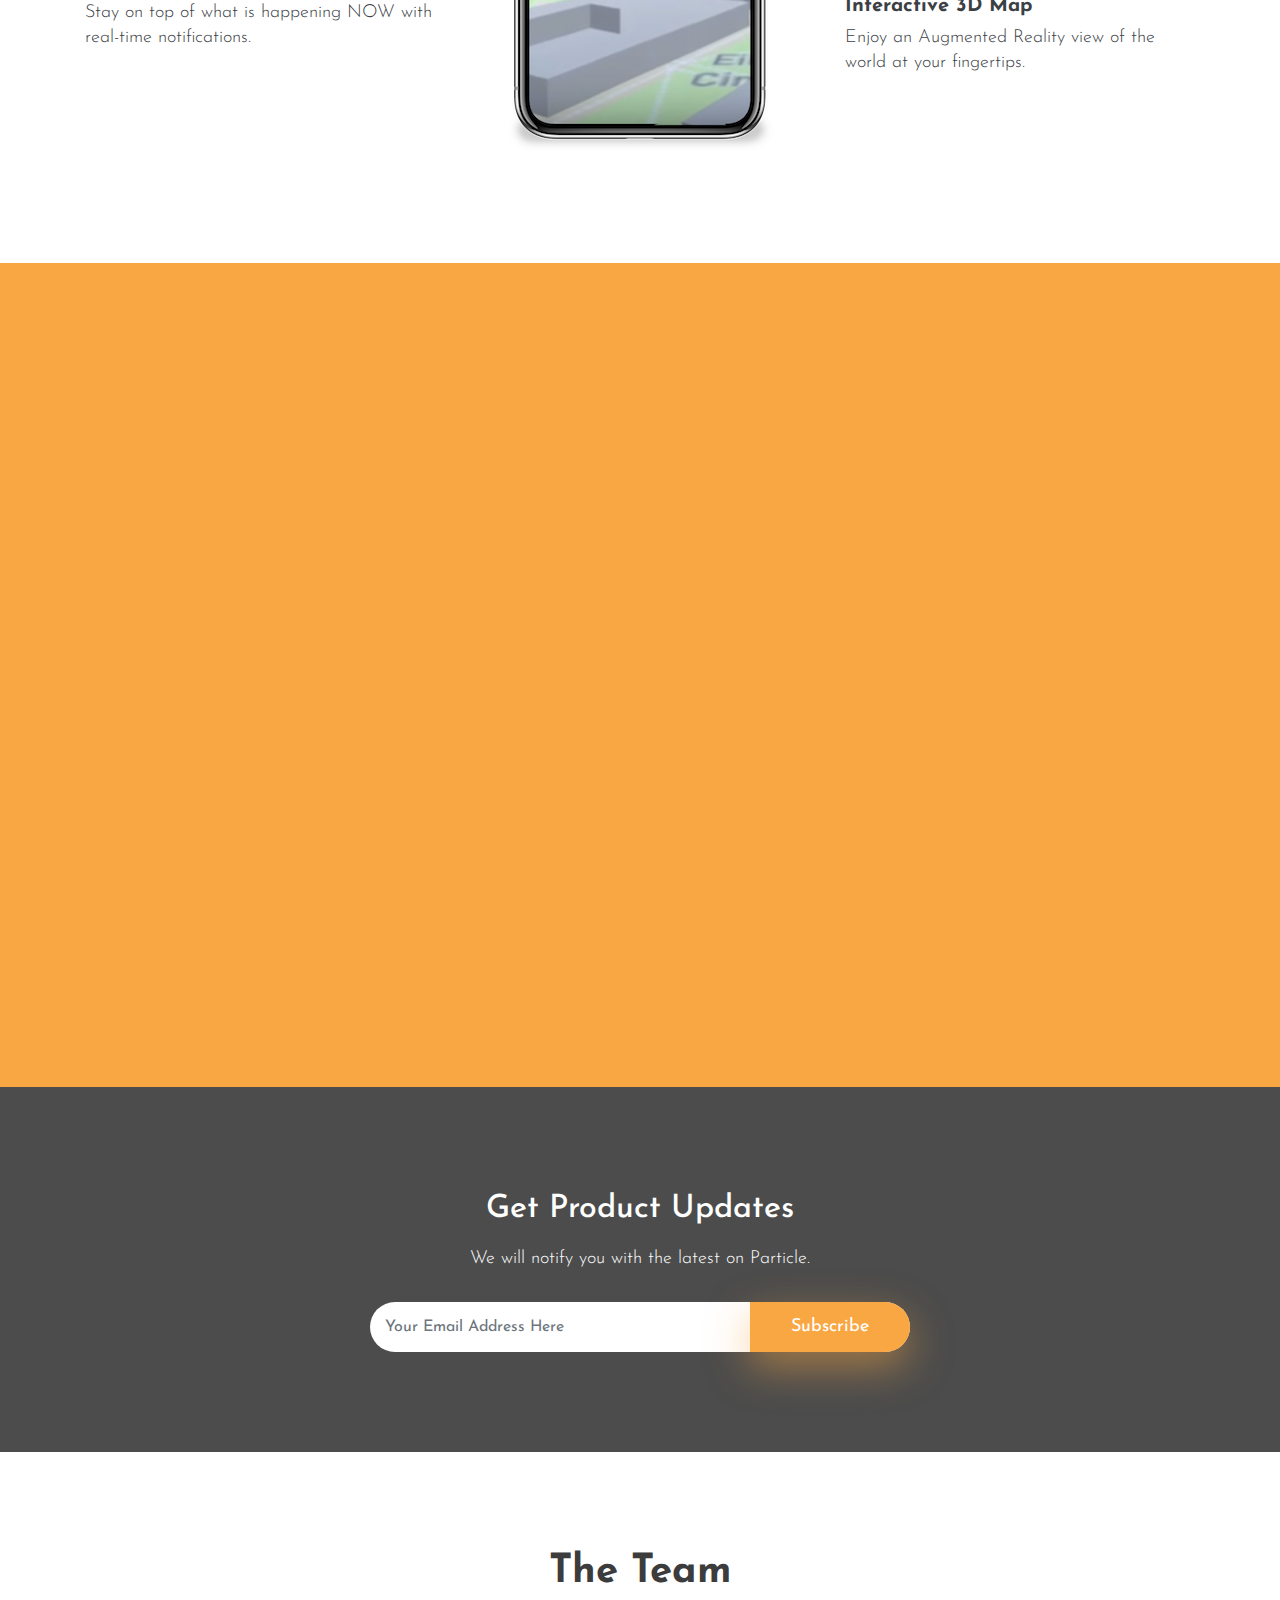
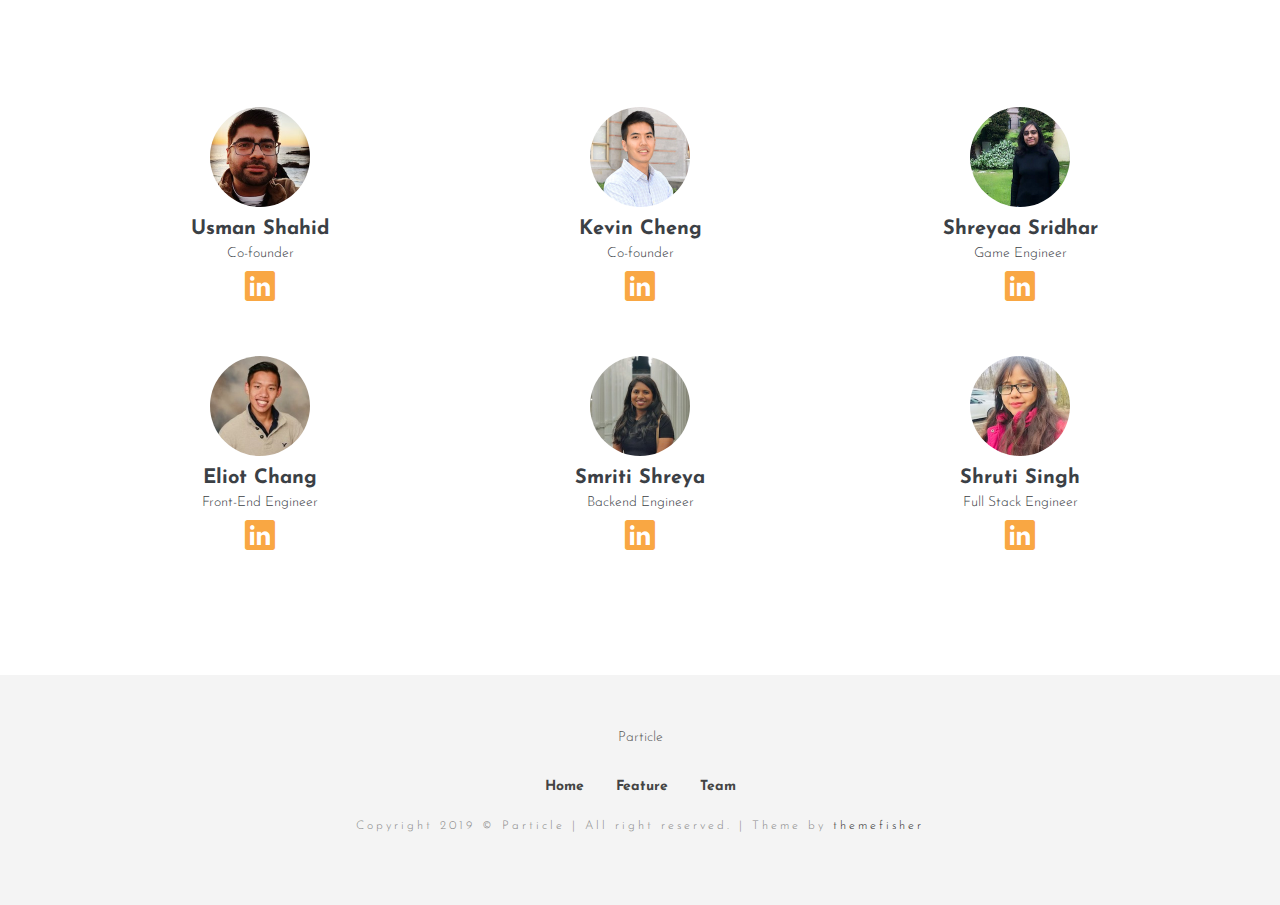
==== commit fcc5a55b: "add final video, usc games logo, and android build download" ====
--- a/index.html
+++ b/index.html
@@ -44,7 +44,10 @@
 <header class="sticky-top bg-white">
   <div class="container">
     <nav class="navbar navbar-expand-lg navbar-light">
-      <a class="navbar-brand" href="https://the-particle.github.io/"> Particle </a>
+      <a class="navbar-brand" href="https://the-particle.github.io/"> Particle&nbsp;&nbsp;&nbsp; </a>
+      
+      <a href="https://games.usc.edu"><img src="https://the-particle.github.io/images/usc-games-logo.png" alt="USC Games"></a>
+      
       <button class="navbar-toggler border-0" type="button" data-toggle="collapse" data-target="#navigation"
         aria-controls="navigation" aria-expanded="false" aria-label="Toggle navigation">
         <span class="navbar-toggler-icon"></span>
@@ -81,8 +84,13 @@
 				<div class="block">
 					<h1 class="font-weight-bold mb-4 font-size-60">PARTICLE</h1>
 					<p class="mb-4">Making social media SOCIAL! We give you a birds-eye view of your surrounding and provide a novel way to communicate, discover, and interact with your community.</p>
-					<button class="snipcart-add-item btn btn-main" 
-					  >Download</button>
+					
+					
+					
+					<a href="https://drive.google.com/open?id=1SMIKNqKUU1rxBbcjbWq22pOaVIYY7vm5" class="btn btn-main btn-main-sm">Download&nbsp;&nbsp; <i class="d-inlin-block h3 mb-10 tf-ion-social-android"></i></a>
+					
+					
+					
 				</div>
 			</div>
 		</div>
@@ -144,6 +152,23 @@
     </div>
   </div>
 </section>
+
+<section class="bg-orange section">
+  <div class="container">
+    <div class="row">
+      <div class="col-md-12 text-center">
+        <div class="embed-responsive embed-responsive-16by9">
+          <iframe class="embed-responsive-item" src="https://www.youtube.com/embed/O_dAdWlq-Ds" allowfullscreen></iframe>
+        </div>
+        
+        
+      </div>
+      
+    </div>
+  </div>
+</section>
+
+
 <section class="call-to-action section bg-opacity" style="background-image: url('https://the-particle.github.io/images/call-to-action.jpg');">
   <div class="container">
     <div class="row">
